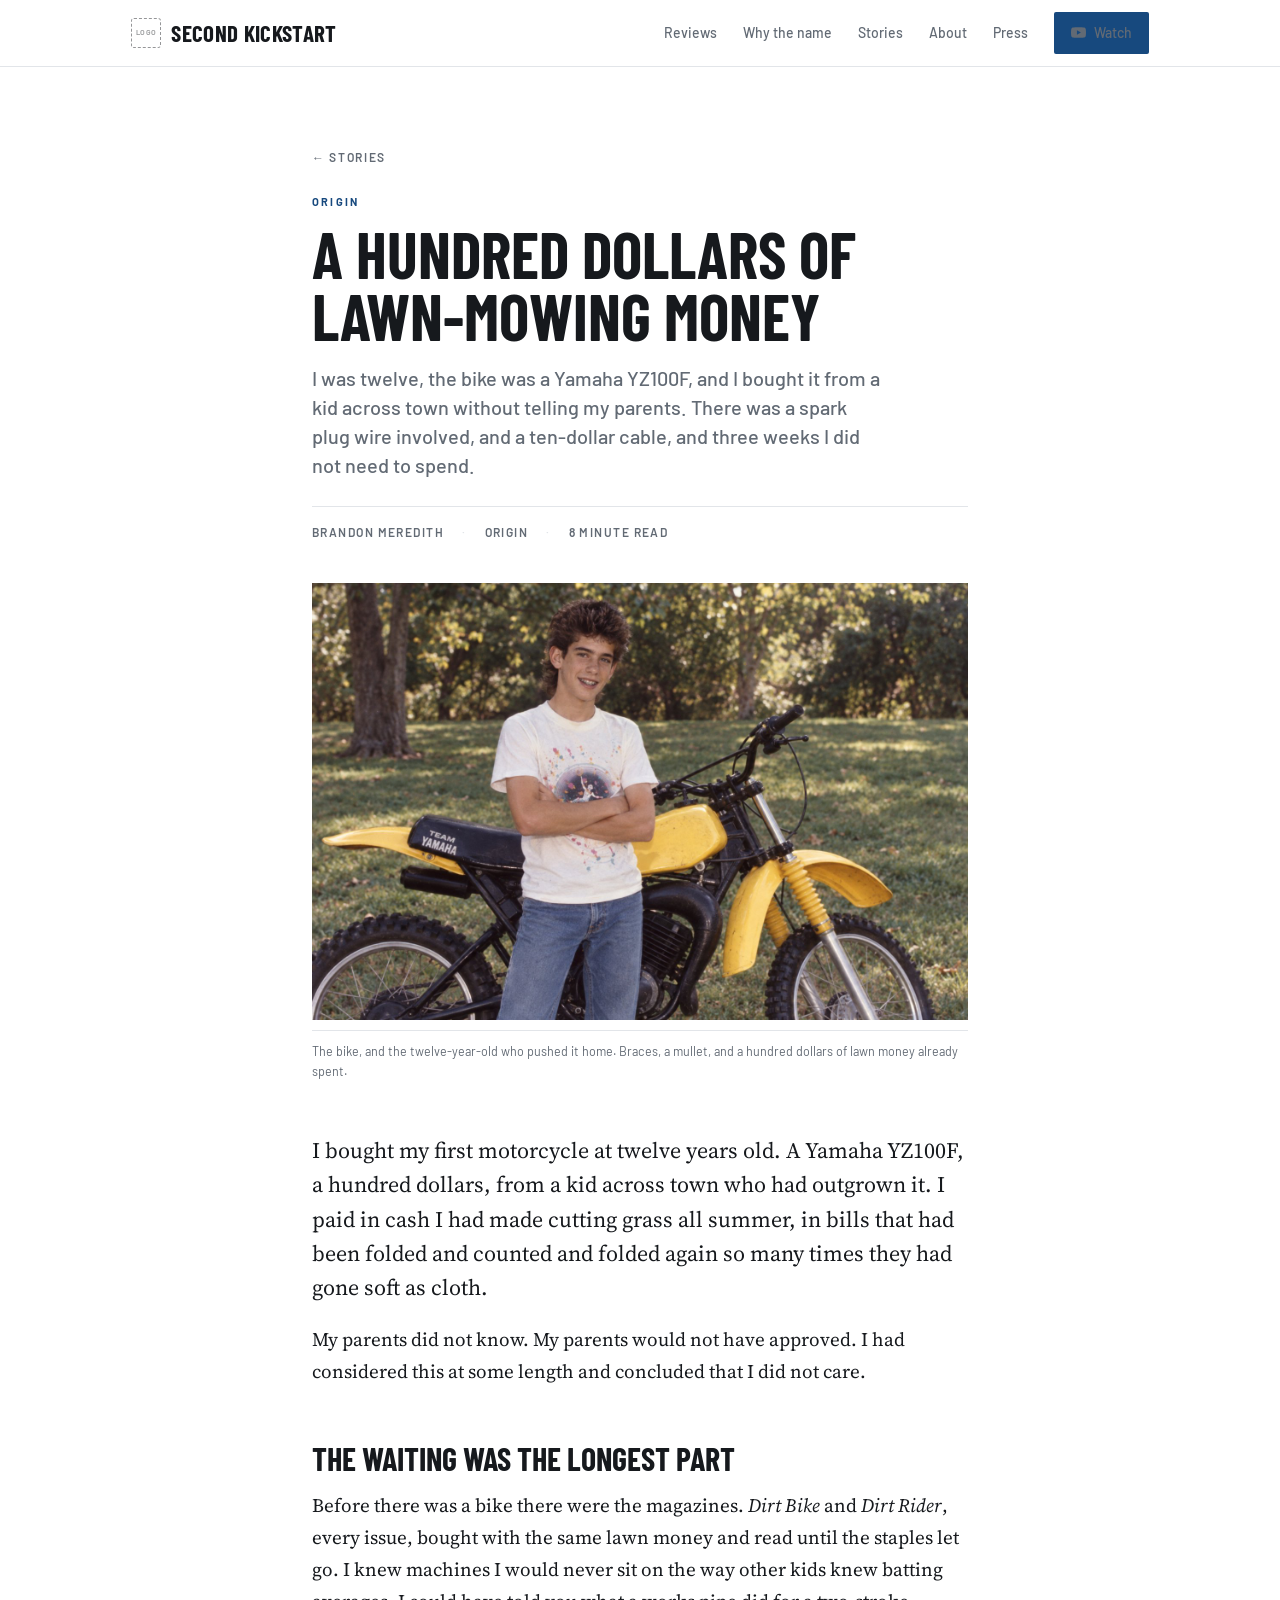
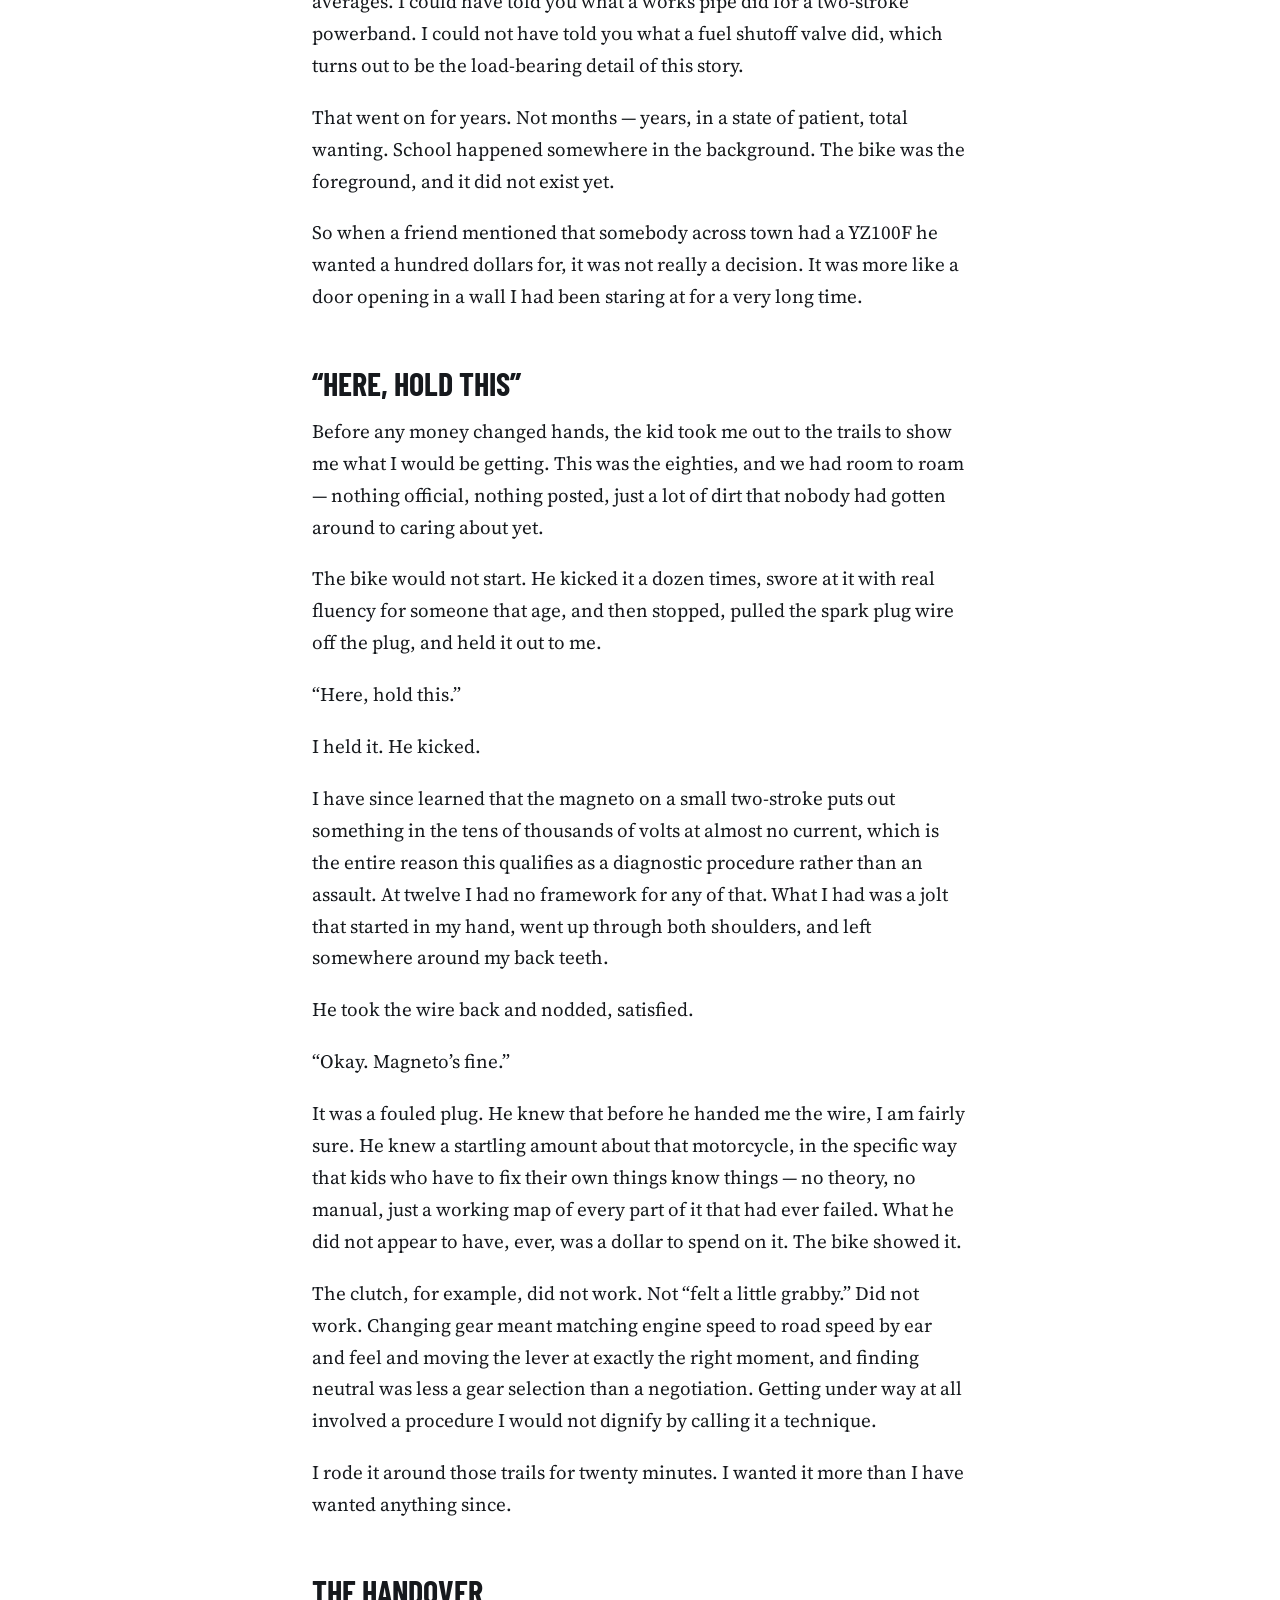
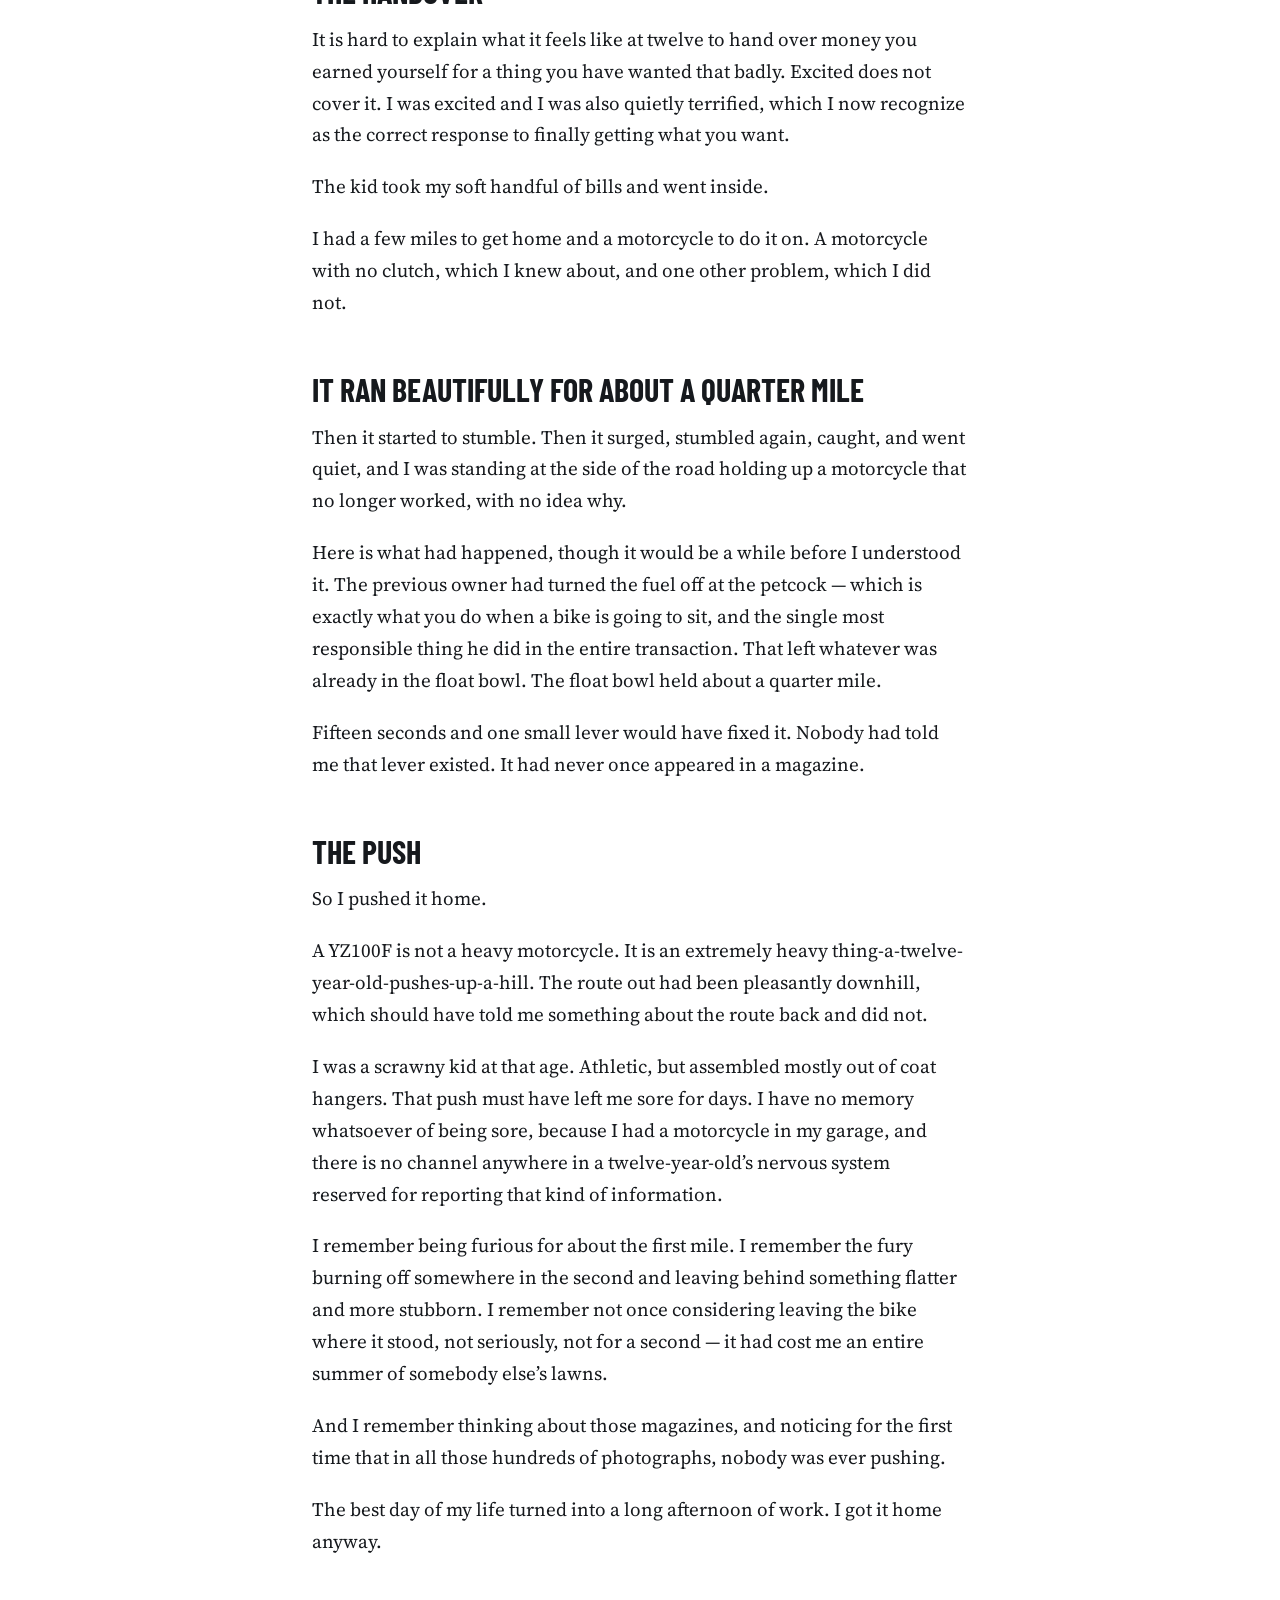
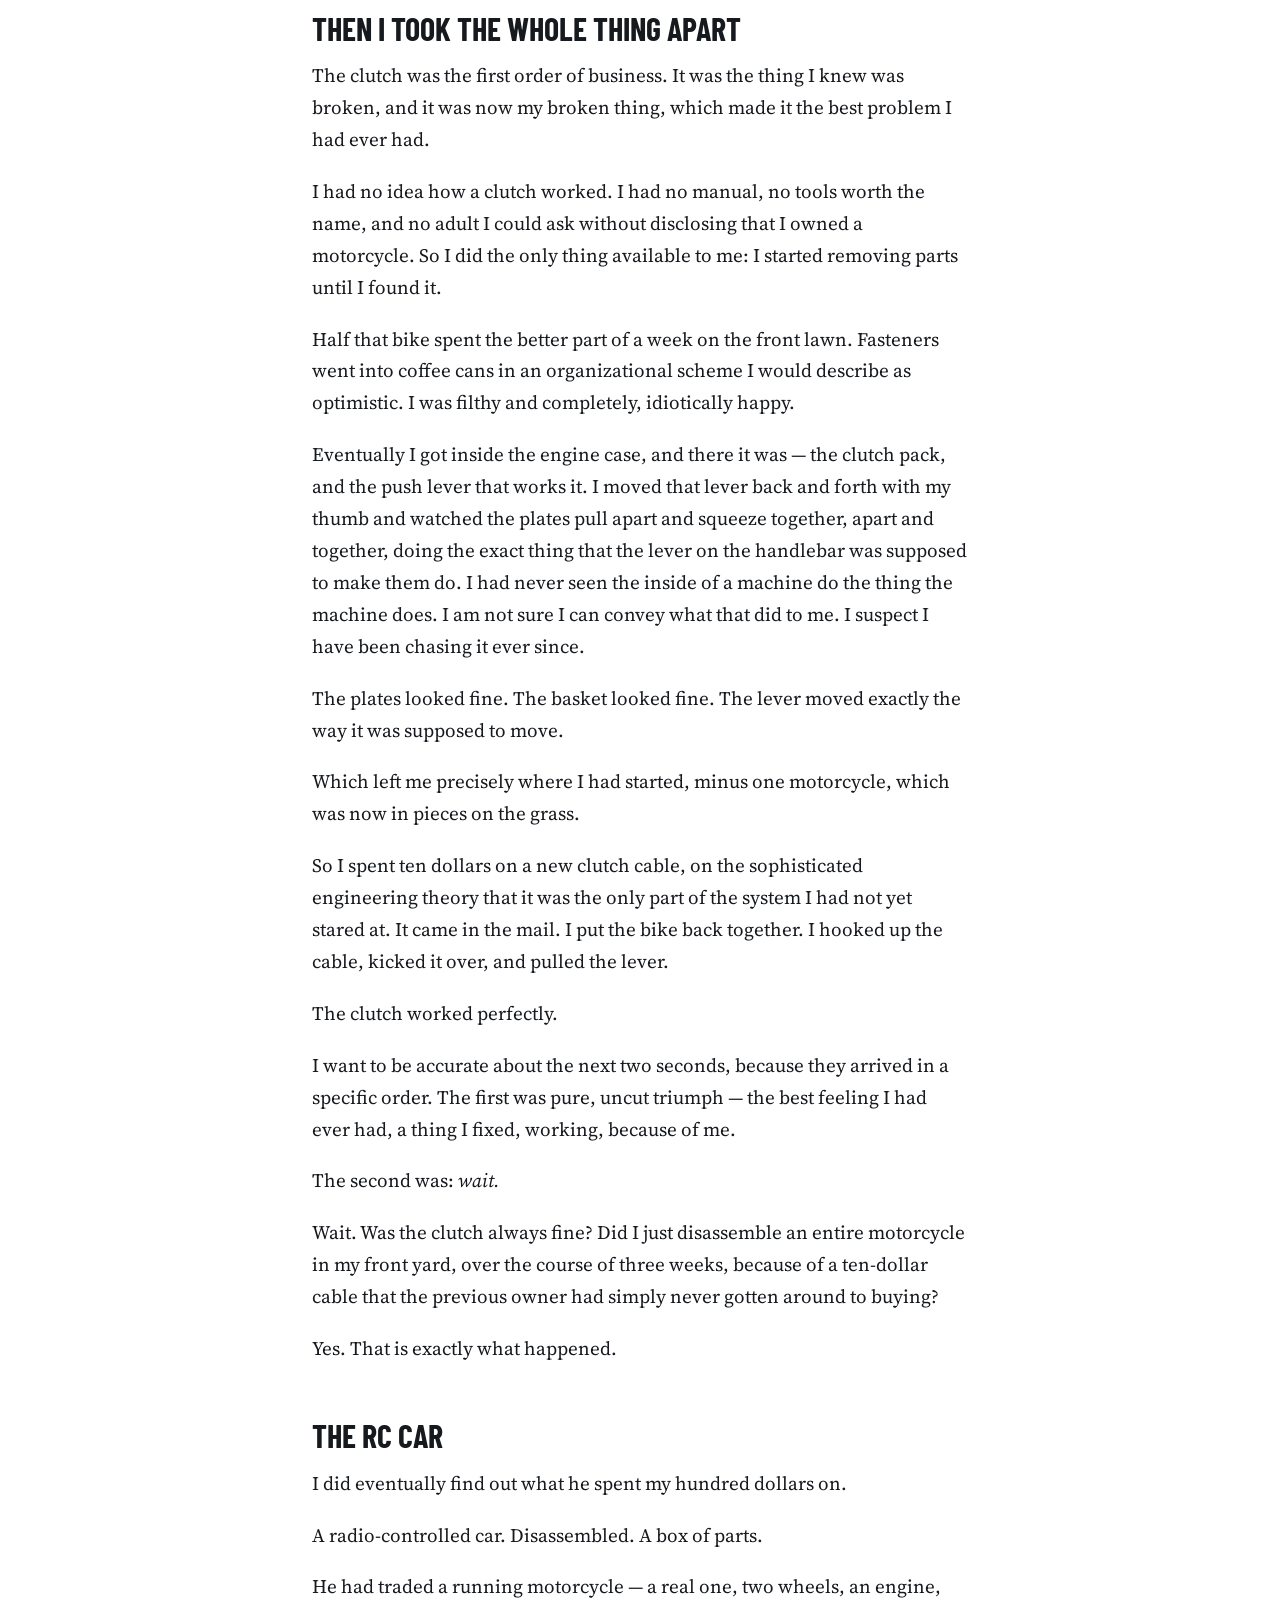
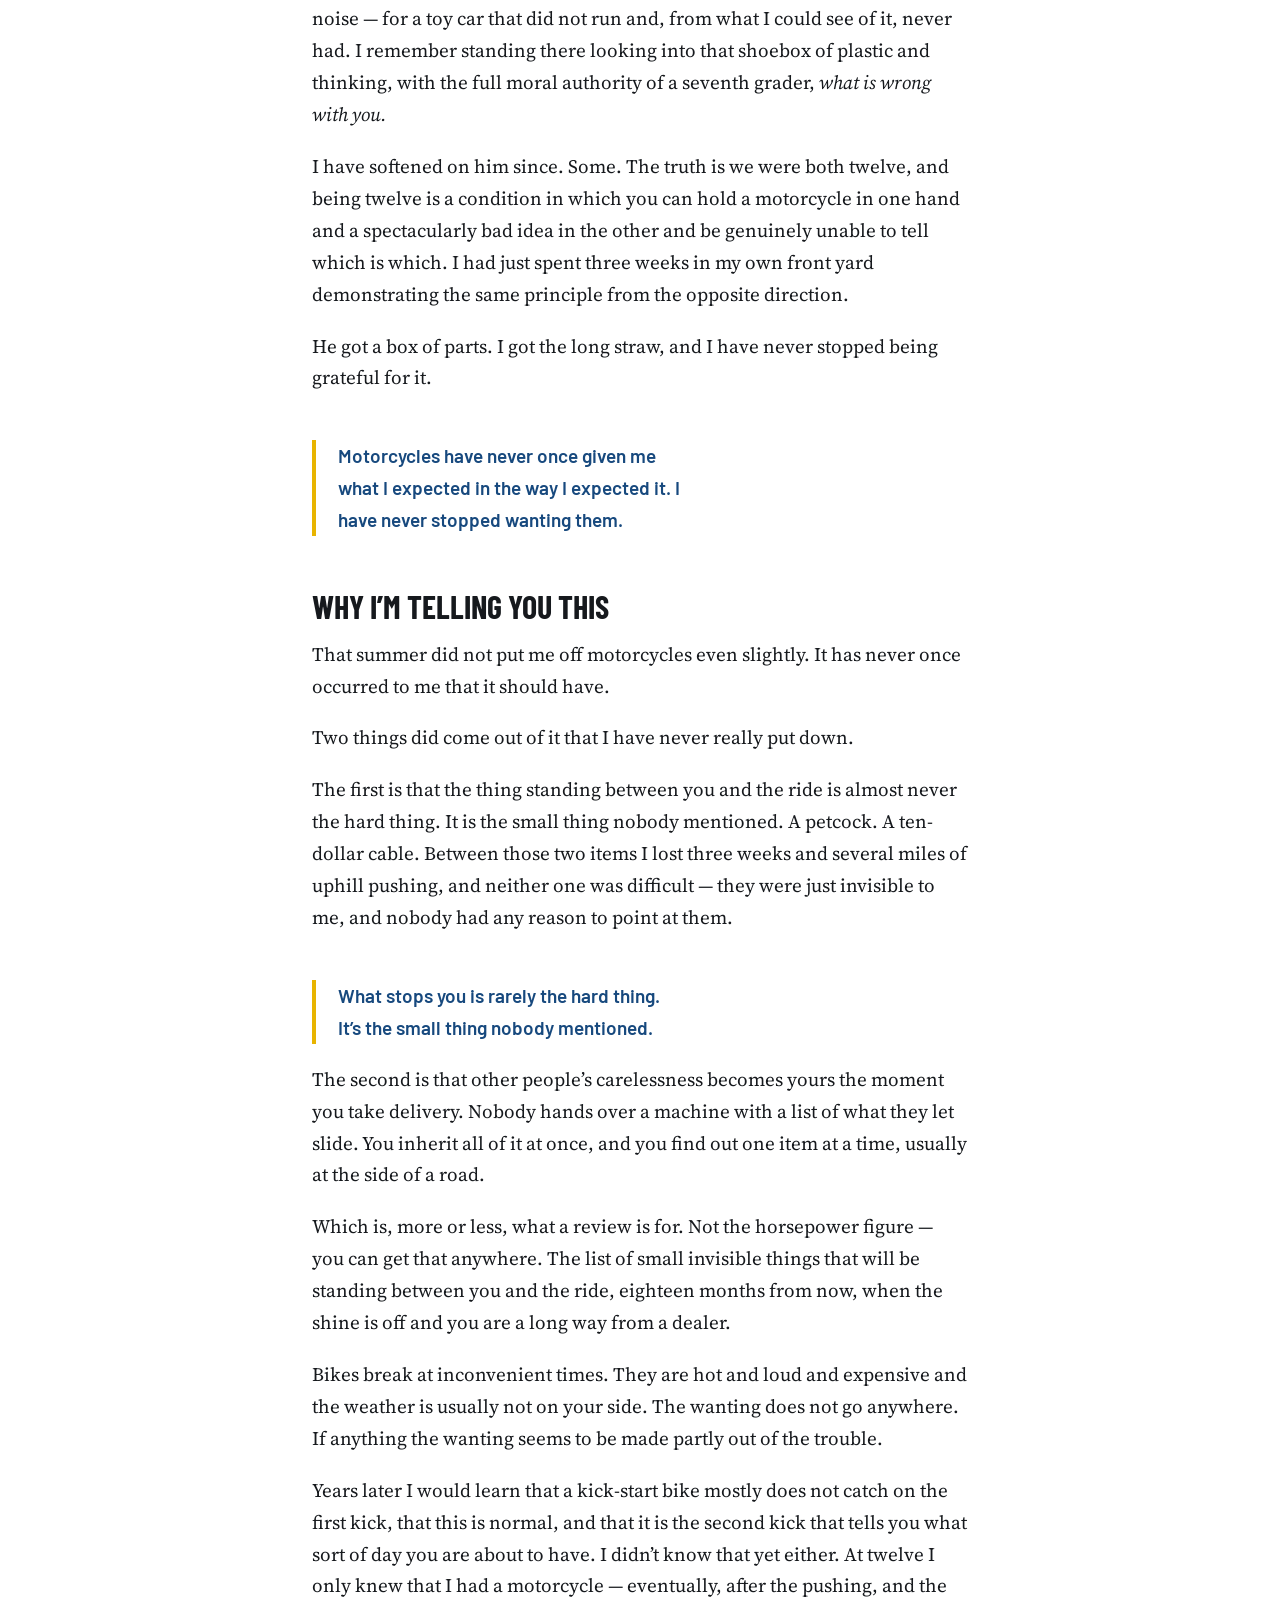
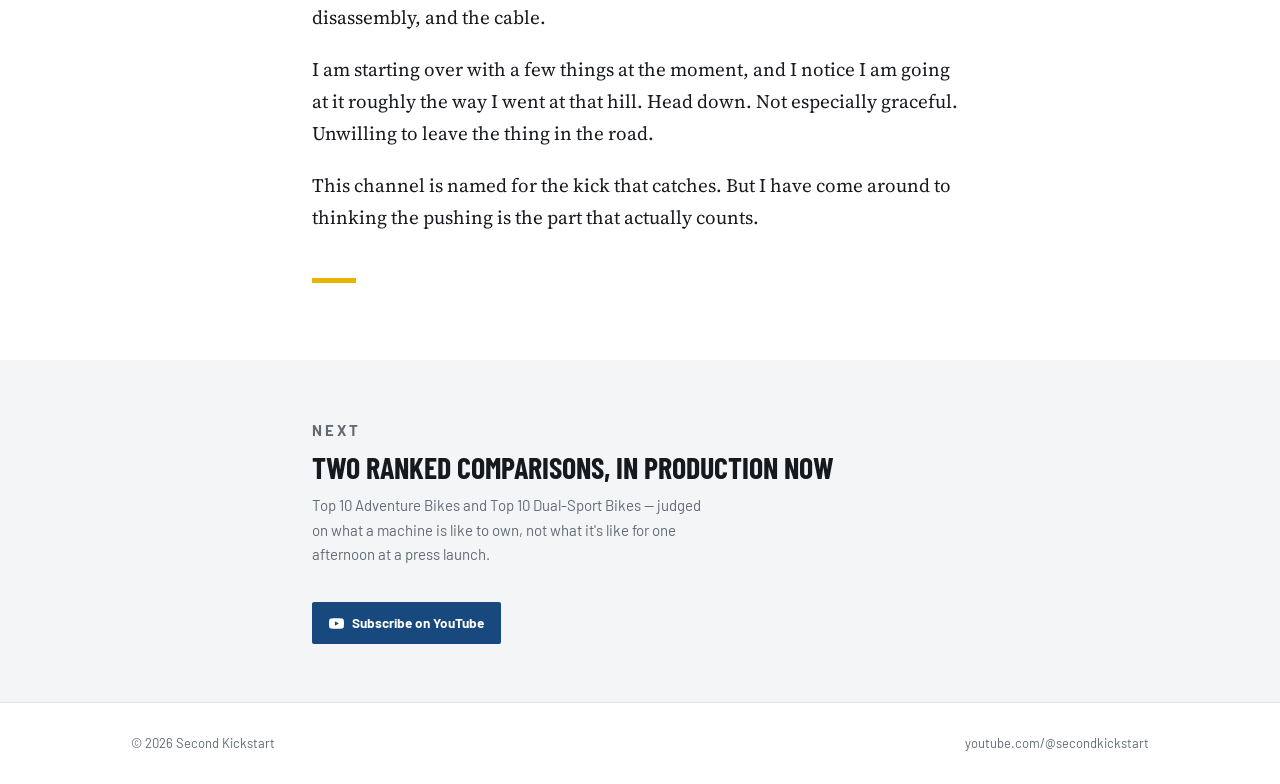
==== stories/first-bike.html @ 367ce19b "First main push" ====
<!DOCTYPE html>
<html lang="en">
<head>
<meta charset="utf-8">
<meta name="viewport" content="width=device-width, initial-scale=1, viewport-fit=cover">
<title>A Hundred Dollars of Lawn-Mowing Money — Second Kickstart</title>
<meta name="description" content="I was twelve, the bike was a Yamaha YZ100F, and I bought it without telling my parents. What should have been the best ride of my life turned into a long push uphill &mdash; and then three weeks of taking the thing apart.">
<link rel="canonical" href="https://secondkickstart.com/stories/first-bike.html">

<meta property="og:type" content="article">
<meta property="og:site_name" content="Second Kickstart">
<meta property="og:title" content="A Hundred Dollars of Lawn-Mowing Money">
<meta property="og:description" content="I was twelve, the bike was a Yamaha YZ100F, and I bought it without telling my parents.">
<meta property="og:url" content="https://secondkickstart.com/stories/first-bike.html">
<meta name="twitter:card" content="summary_large_image">
<meta property="og:image" content="https://secondkickstart.com/img/brandon-yz100f.jpg">

<link rel="preconnect" href="https://fonts.googleapis.com">
<link rel="preconnect" href="https://fonts.gstatic.com" crossorigin>
<link rel="stylesheet" href="https://fonts.googleapis.com/css2?family=Barlow+Condensed:wght@500;600;700&family=Barlow:wght@400;500;600;700&family=Source+Serif+4:opsz,wght@8..60,400;8..60,600&display=swap">
<link rel="stylesheet" href="../css/site.css">

<style>
  .artwrap{max-width:720px; margin:0 auto; padding-inline:clamp(20px,5vw,32px)}

  .arthead{padding-block:clamp(44px,6vw,76px) clamp(28px,3.5vw,40px)}
  .crumb{
    font-family:var(--ui); font-size:12px; font-weight:600; letter-spacing:.14em;
    text-transform:uppercase; color:var(--muted); text-decoration:none;
    display:inline-block; margin-bottom:26px;
  }
  .crumb:hover{color:var(--ink)}
  .arthead h1{
    font-family:var(--disp); font-weight:700; text-transform:uppercase;
    font-size:clamp(34px,6vw,64px); line-height:.96; margin-bottom:18px;
  }
  .standfirst{
    font-family:var(--ui); font-size:clamp(17px,2vw,20px); font-weight:500;
    line-height:1.45; color:var(--muted); max-width:52ch;
  }
  .byline{
    font-family:var(--ui); font-size:12px; font-weight:600; letter-spacing:.12em;
    text-transform:uppercase; color:var(--muted);
    margin-top:26px; padding-top:16px; border-top:1px solid var(--rule);
    display:flex; gap:8px 18px; flex-wrap:wrap;
  }
  .byline .dot{color:var(--rule)}

  .artfig{margin:0 0 clamp(34px,4.5vw,52px)}
  .artfig img{width:100%; aspect-ratio:3/2; object-fit:cover}
  .artfig figcaption{
    font-family:var(--ui); font-size:12.5px; color:var(--muted);
    padding-top:10px; border-top:1px solid var(--rule); margin-top:10px;
  }

  .body{padding-bottom:clamp(50px,6vw,80px)}
  .body p{font-size:clamp(17px,1.8vw,19px); line-height:1.68; margin-bottom:20px}
  .body p.lede{font-size:clamp(19px,2.1vw,22px); line-height:1.55}
  .body h2{
    font-family:var(--disp); font-weight:700; text-transform:uppercase;
    font-size:clamp(23px,2.8vw,32px); line-height:1.02;
    margin:clamp(38px,4.5vw,54px) 0 16px;
  }
  .body em{font-style:italic}
  .pullquote{
    font-family:var(--ui); font-weight:600; font-size:clamp(19px,2.4vw,25px);
    line-height:1.35; color:var(--accent); border-left:4px solid var(--hivis);
    padding-left:22px; margin:clamp(34px,4vw,46px) 0; max-width:34ch;
  }
  .endmark{
    display:block; width:44px; height:5px; background:var(--hivis);
    margin-top:clamp(34px,4vw,44px);
  }

  .nextup{background:var(--band); padding-block:clamp(38px,5vw,58px)}
  .nextup .artwrap{max-width:720px}
  .nextup .eyebrow{margin-bottom:10px}
  .nextup h3{
    font-family:var(--disp); font-weight:700; text-transform:uppercase;
    font-size:clamp(22px,2.6vw,30px); line-height:1.05; margin-bottom:10px;
  }
  .nextup p{font-family:var(--ui); font-size:15px; color:var(--muted); max-width:50ch}
  .nextup .ytbtn{margin-top:20px}
</style>
</head>
<body>

<header class="topbar">
  <div class="inner">
    <a class="wordmark" href="../index.html"><span class="logoslot">LOGO</span>Second Kickstart</a>
    <nav class="nav">
      <a href="../index.html#prod">Reviews</a>
      <a href="../index.html#why">Why the name</a>
      <a href="../index.html#stories">Stories</a>
      <a href="../index.html#about">About</a>
      <a href="../index.html#press">Press</a>
      <a class="ytbtn" href="https://www.youtube.com/@secondkickstart" rel="noopener"><svg viewBox="0 0 24 24" aria-hidden="true"><path d="M23.5 6.2a3 3 0 0 0-2.1-2.1C19.5 3.6 12 3.6 12 3.6s-7.5 0-9.4.5A3 3 0 0 0 .5 6.2C0 8.1 0 12 0 12s0 3.9.5 5.8a3 3 0 0 0 2.1 2.1c1.9.5 9.4.5 9.4.5s7.5 0 9.4-.5a3 3 0 0 0 2.1-2.1c.5-1.9.5-5.8.5-5.8s0-3.9-.5-5.8zM9.5 15.6V8.4l6.3 3.6-6.3 3.6z"/></svg>Watch</a>
    </nav>
  </div>
</header>

<article>

  <div class="artwrap arthead">
    <a class="crumb" href="../index.html#stories">&larr; Stories</a>
    <p class="eyebrow">Origin</p>
    <h1>A hundred dollars of lawn-mowing money</h1>
    <p class="standfirst">I was twelve, the bike was a Yamaha YZ100F, and I bought it from a kid across town without telling my parents. There was a spark plug wire involved, and a ten-dollar cable, and three weeks I did not need to spend.</p>
    <p class="byline">
      <span>Brandon Meredith</span>
      <span class="dot">&middot;</span>
      <span>Origin</span>
      <span class="dot">&middot;</span>
      <span>8 minute read</span>
    </p>
  </div>

  <div class="artwrap">
    <figure class="artfig">
      <img src="../img/brandon-yz100f.jpg" alt="Brandon at twelve, arms folded, standing beside a yellow and black Yamaha YZ100F on a lawn.">
      <figcaption>The bike, and the twelve-year-old who pushed it home. Braces, a mullet, and a hundred dollars of lawn money already spent.</figcaption>
    </figure>
  </div>

  <div class="artwrap body">

    <p class="lede">I bought my first motorcycle at twelve years old. A Yamaha YZ100F, a hundred dollars, from a kid across town who had outgrown it. I paid in cash I had made cutting grass all summer, in bills that had been folded and counted and folded again so many times they had gone soft as cloth.</p>

    <p>My parents did not know. My parents would not have approved. I had considered this at some length and concluded that I did not care.</p>

    <h2>The waiting was the longest part</h2>

    <p>Before there was a bike there were the magazines. <em>Dirt Bike</em> and <em>Dirt Rider</em>, every issue, bought with the same lawn money and read until the staples let go. I knew machines I would never sit on the way other kids knew batting averages. I could have told you what a works pipe did for a two-stroke powerband. I could not have told you what a fuel shutoff valve did, which turns out to be the load-bearing detail of this story.</p>

    <p>That went on for years. Not months &mdash; years, in a state of patient, total wanting. School happened somewhere in the background. The bike was the foreground, and it did not exist yet.</p>

    <p>So when a friend mentioned that somebody across town had a YZ100F he wanted a hundred dollars for, it was not really a decision. It was more like a door opening in a wall I had been staring at for a very long time.</p>

    <h2>&ldquo;Here, hold this&rdquo;</h2>

    <p>Before any money changed hands, the kid took me out to the trails to show me what I would be getting. This was the eighties, and we had room to roam &mdash; nothing official, nothing posted, just a lot of dirt that nobody had gotten around to caring about yet.</p>

    <p>The bike would not start. He kicked it a dozen times, swore at it with real fluency for someone that age, and then stopped, pulled the spark plug wire off the plug, and held it out to me.</p>

    <p>&ldquo;Here, hold this.&rdquo;</p>

    <p>I held it. He kicked.</p>

    <p>I have since learned that the magneto on a small two-stroke puts out something in the tens of thousands of volts at almost no current, which is the entire reason this qualifies as a diagnostic procedure rather than an assault. At twelve I had no framework for any of that. What I had was a jolt that started in my hand, went up through both shoulders, and left somewhere around my back teeth.</p>

    <p>He took the wire back and nodded, satisfied.</p>

    <p>&ldquo;Okay. Magneto&rsquo;s fine.&rdquo;</p>

    <p>It was a fouled plug. He knew that before he handed me the wire, I am fairly sure. He knew a startling amount about that motorcycle, in the specific way that kids who have to fix their own things know things &mdash; no theory, no manual, just a working map of every part of it that had ever failed. What he did not appear to have, ever, was a dollar to spend on it. The bike showed it.</p>

    <p>The clutch, for example, did not work. Not &ldquo;felt a little grabby.&rdquo; Did not work. Changing gear meant matching engine speed to road speed by ear and feel and moving the lever at exactly the right moment, and finding neutral was less a gear selection than a negotiation. Getting under way at all involved a procedure I would not dignify by calling it a technique.</p>

    <p>I rode it around those trails for twenty minutes. I wanted it more than I have wanted anything since.</p>

    <h2>The handover</h2>

    <p>It is hard to explain what it feels like at twelve to hand over money you earned yourself for a thing you have wanted that badly. Excited does not cover it. I was excited and I was also quietly terrified, which I now recognize as the correct response to finally getting what you want.</p>

    <p>The kid took my soft handful of bills and went inside.</p>

    <p>I had a few miles to get home and a motorcycle to do it on. A motorcycle with no clutch, which I knew about, and one other problem, which I did not.</p>

    <h2>It ran beautifully for about a quarter mile</h2>

    <p>Then it started to stumble. Then it surged, stumbled again, caught, and went quiet, and I was standing at the side of the road holding up a motorcycle that no longer worked, with no idea why.</p>

    <p>Here is what had happened, though it would be a while before I understood it. The previous owner had turned the fuel off at the petcock &mdash; which is exactly what you do when a bike is going to sit, and the single most responsible thing he did in the entire transaction. That left whatever was already in the float bowl. The float bowl held about a quarter mile.</p>

    <p>Fifteen seconds and one small lever would have fixed it. Nobody had told me that lever existed. It had never once appeared in a magazine.</p>

    <h2>The push</h2>

    <p>So I pushed it home.</p>

    <p>A YZ100F is not a heavy motorcycle. It is an extremely heavy thing-a-twelve-year-old-pushes-up-a-hill. The route out had been pleasantly downhill, which should have told me something about the route back and did not.</p>

    <p>I was a scrawny kid at that age. Athletic, but assembled mostly out of coat hangers. That push must have left me sore for days. I have no memory whatsoever of being sore, because I had a motorcycle in my garage, and there is no channel anywhere in a twelve-year-old&rsquo;s nervous system reserved for reporting that kind of information.</p>

    <p>I remember being furious for about the first mile. I remember the fury burning off somewhere in the second and leaving behind something flatter and more stubborn. I remember not once considering leaving the bike where it stood, not seriously, not for a second &mdash; it had cost me an entire summer of somebody else&rsquo;s lawns.</p>

    <p>And I remember thinking about those magazines, and noticing for the first time that in all those hundreds of photographs, nobody was ever pushing.</p>

    <p>The best day of my life turned into a long afternoon of work. I got it home anyway.</p>

    <h2>Then I took the whole thing apart</h2>

    <p>The clutch was the first order of business. It was the thing I knew was broken, and it was now my broken thing, which made it the best problem I had ever had.</p>

    <p>I had no idea how a clutch worked. I had no manual, no tools worth the name, and no adult I could ask without disclosing that I owned a motorcycle. So I did the only thing available to me: I started removing parts until I found it.</p>

    <p>Half that bike spent the better part of a week on the front lawn. Fasteners went into coffee cans in an organizational scheme I would describe as optimistic. I was filthy and completely, idiotically happy.</p>

    <p>Eventually I got inside the engine case, and there it was &mdash; the clutch pack, and the push lever that works it. I moved that lever back and forth with my thumb and watched the plates pull apart and squeeze together, apart and together, doing the exact thing that the lever on the handlebar was supposed to make them do. I had never seen the inside of a machine do the thing the machine does. I am not sure I can convey what that did to me. I suspect I have been chasing it ever since.</p>

    <p>The plates looked fine. The basket looked fine. The lever moved exactly the way it was supposed to move.</p>

    <p>Which left me precisely where I had started, minus one motorcycle, which was now in pieces on the grass.</p>

    <p>So I spent ten dollars on a new clutch cable, on the sophisticated engineering theory that it was the only part of the system I had not yet stared at. It came in the mail. I put the bike back together. I hooked up the cable, kicked it over, and pulled the lever.</p>

    <p>The clutch worked perfectly.</p>

    <p>I want to be accurate about the next two seconds, because they arrived in a specific order. The first was pure, uncut triumph &mdash; the best feeling I had ever had, a thing I fixed, working, because of me.</p>

    <p>The second was: <em>wait.</em></p>

    <p>Wait. Was the clutch always fine? Did I just disassemble an entire motorcycle in my front yard, over the course of three weeks, because of a ten-dollar cable that the previous owner had simply never gotten around to buying?</p>

    <p>Yes. That is exactly what happened.</p>

    <h2>The RC car</h2>

    <p>I did eventually find out what he spent my hundred dollars on.</p>

    <p>A radio-controlled car. Disassembled. A box of parts.</p>

    <p>He had traded a running motorcycle &mdash; a real one, two wheels, an engine, noise &mdash; for a toy car that did not run and, from what I could see of it, never had. I remember standing there looking into that shoebox of plastic and thinking, with the full moral authority of a seventh grader, <em>what is wrong with you.</em></p>

    <p>I have softened on him since. Some. The truth is we were both twelve, and being twelve is a condition in which you can hold a motorcycle in one hand and a spectacularly bad idea in the other and be genuinely unable to tell which is which. I had just spent three weeks in my own front yard demonstrating the same principle from the opposite direction.</p>

    <p>He got a box of parts. I got the long straw, and I have never stopped being grateful for it.</p>

    <p class="pullquote">Motorcycles have never once given me what I expected in the way I expected it. I have never stopped wanting them.</p>

    <h2>Why I&rsquo;m telling you this</h2>

    <p>That summer did not put me off motorcycles even slightly. It has never once occurred to me that it should have.</p>

    <p>Two things did come out of it that I have never really put down.</p>

    <p>The first is that the thing standing between you and the ride is almost never the hard thing. It is the small thing nobody mentioned. A petcock. A ten-dollar cable. Between those two items I lost three weeks and several miles of uphill pushing, and neither one was difficult &mdash; they were just invisible to me, and nobody had any reason to point at them.</p>

    <p class="pullquote">What stops you is rarely the hard thing. It&rsquo;s the small thing nobody mentioned.</p>

    <p>The second is that other people&rsquo;s carelessness becomes yours the moment you take delivery. Nobody hands over a machine with a list of what they let slide. You inherit all of it at once, and you find out one item at a time, usually at the side of a road.</p>

    <p>Which is, more or less, what a review is for. Not the horsepower figure &mdash; you can get that anywhere. The list of small invisible things that will be standing between you and the ride, eighteen months from now, when the shine is off and you are a long way from a dealer.</p>

    <p>Bikes break at inconvenient times. They are hot and loud and expensive and the weather is usually not on your side. The wanting does not go anywhere. If anything the wanting seems to be made partly out of the trouble.</p>

    <p>Years later I would learn that a kick-start bike mostly does not catch on the first kick, that this is normal, and that it is the second kick that tells you what sort of day you are about to have. I didn&rsquo;t know that yet either. At twelve I only knew that I had a motorcycle &mdash; eventually, after the pushing, and the disassembly, and the cable.</p>

    <p>I am starting over with a few things at the moment, and I notice I am going at it roughly the way I went at that hill. Head down. Not especially graceful. Unwilling to leave the thing in the road.</p>

    <p>This channel is named for the kick that catches. But I have come around to thinking the pushing is the part that actually counts.</p>

    <span class="endmark" aria-hidden="true"></span>
  </div>

</article>

<section class="nextup">
  <div class="artwrap">
    <p class="eyebrow">Next</p>
    <h3>Two ranked comparisons, in production now</h3>
    <p>Top 10 Adventure Bikes and Top 10 Dual-Sport Bikes &mdash; judged on what a machine is like to own, not what it's like for one afternoon at a press launch.</p>
    <a class="ytbtn" href="https://www.youtube.com/@secondkickstart" rel="noopener"><svg viewBox="0 0 24 24" aria-hidden="true"><path d="M23.5 6.2a3 3 0 0 0-2.1-2.1C19.5 3.6 12 3.6 12 3.6s-7.5 0-9.4.5A3 3 0 0 0 .5 6.2C0 8.1 0 12 0 12s0 3.9.5 5.8a3 3 0 0 0 2.1 2.1c1.9.5 9.4.5 9.4.5s7.5 0 9.4-.5a3 3 0 0 0 2.1-2.1c.5-1.9.5-5.8.5-5.8s0-3.9-.5-5.8zM9.5 15.6V8.4l6.3 3.6-6.3 3.6z"/></svg>Subscribe on YouTube</a>
  </div>
</section>

<footer class="foot">
  <div class="inner">
    <span>&copy; <span id="yr">2026</span> Second Kickstart</span>
    <span><a href="https://www.youtube.com/@secondkickstart" rel="noopener">youtube.com/@secondkickstart</a></span>
  </div>
</footer>

<script>document.getElementById('yr').textContent=new Date().getFullYear();</script>
</body>
</html>
---- css/site.css ----
/* ==========================================================================
   Second Kickstart — shared base
   Tokens, reset, typography, top bar, footer, photo placeholders.
   Page-specific layout lives inline in each page.
   ========================================================================== */

:root{
  color-scheme: light;
  --white:#FFFFFF;
  --band:#F4F5F7;
  --ink:#16191D;
  --muted:#626A74;
  --rule:#E2E5E9;
  --accent:#17497E;
  --accent-deep:#123A66;
  --hivis:#E8B400;
  --night:#14181C;

  --disp:'Barlow Condensed','Arial Narrow',Arial,sans-serif;
  --ui:'Barlow','Helvetica Neue',Arial,sans-serif;
  --serif:'Source Serif 4',Georgia,'Times New Roman',serif;
}

*{box-sizing:border-box}
html,body{margin:0}
body{
  background:var(--white); color:var(--ink);
  font-family:var(--serif); font-size:17px; line-height:1.62;
  -webkit-font-smoothing:antialiased;
}
h1,h2,h3,h4{margin:0; text-wrap:balance}
p{margin:0 0 16px}
p:last-child{margin-bottom:0}
a{color:inherit}
:focus-visible{outline:2px solid var(--hivis); outline-offset:3px}
img{max-width:100%; display:block}

.inner{max-width:1120px; margin:0 auto; padding-inline:clamp(20px,4vw,52px)}
.eyebrow{
  font-family:var(--ui); font-size:11px; font-weight:700; letter-spacing:.2em;
  text-transform:uppercase; color:var(--accent); margin-bottom:12px;
}

/* ---------- top bar ---------- */
.topbar{
  position:sticky; top:env(safe-area-inset-top,0px); z-index:60;
  background:var(--white); border-bottom:1px solid var(--rule);
}
.topbar .inner{display:flex; align-items:center; gap:12px 28px; min-height:66px; padding-block:10px}
.wordmark{
  font-family:var(--disp); font-weight:700; text-transform:uppercase;
  font-size:23px; line-height:1; letter-spacing:.015em; text-decoration:none;
  display:flex; align-items:center; gap:10px;
}
/* Swap for <img src="/img/logo.svg" alt="" width="30" height="30"> once a logo exists */
.logoslot{
  width:30px; height:30px; flex:none; border:1.5px dashed currentColor;
  opacity:.45; border-radius:3px; display:grid; place-items:center;
  font-family:var(--ui); font-size:7.5px; font-weight:600; letter-spacing:.06em;
}
.nav{display:flex; gap:26px; margin-left:auto; align-items:center}
.nav a{font-family:var(--ui); font-size:14px; font-weight:500; text-decoration:none; color:var(--muted); white-space:nowrap}
.nav a:hover{color:var(--ink)}
.ytbtn{
  font-family:var(--ui); font-size:13.5px; font-weight:700; text-decoration:none;
  background:var(--accent); color:#fff; padding:10px 17px; white-space:nowrap;
  display:inline-flex; align-items:center; gap:8px; border-radius:2px;
}
.ytbtn:hover{background:var(--accent-deep)}
.ytbtn svg{width:15px; height:15px; fill:currentColor; flex:none}
@media (max-width:860px){ .nav a:not(.ytbtn){display:none} }

/* ---------- photo slots ----------
   Replace a .ph div with: <img src="/img/x.jpg" alt="…" class="shot">   */
.ph{
  position:relative; width:100%; overflow:hidden;
  background:
    repeating-linear-gradient(135deg, rgba(0,0,0,.028) 0 2px, transparent 2px 11px),
    linear-gradient(160deg,#DFE3E8 0%,#EEF0F3 45%,#D9DEE4 100%);
  display:grid; place-items:center;
}
.ph::after{
  content:attr(data-label);
  font-family:var(--ui); font-size:10.5px; font-weight:600; letter-spacing:.12em;
  text-transform:uppercase; color:#8A939D; text-align:center; padding:9px 15px;
  border:1.5px dashed #B6BEC7; background:rgba(255,255,255,.55); line-height:1.7; max-width:90%;
}
.ph.fill, .shot.fill{position:absolute; inset:0; width:100%; height:100%; object-fit:cover}
.ph.fill{place-items:start start; padding:20px}
.ph.fill::after{max-width:min(92%,640px); text-align:left}
.shot{object-fit:cover}

/* ---------- section heads ---------- */
.sec{padding-block:clamp(56px,7vw,88px)}
.sechead{
  display:flex; align-items:baseline; justify-content:space-between;
  gap:14px 24px; flex-wrap:wrap; margin-bottom:30px;
  border-top:2px solid var(--ink); padding-top:14px;
}
.sechead h2{font-family:var(--disp); font-weight:700; text-transform:uppercase; font-size:clamp(26px,3.6vw,40px); line-height:1}
.sechead .note{font-family:var(--ui); font-size:13.5px; color:var(--muted)}

/* ---------- footer ---------- */
.foot{padding-block:30px; border-top:1px solid var(--rule); padding-bottom:calc(30px + env(safe-area-inset-bottom,0px))}
.foot .inner{display:flex; justify-content:space-between; gap:12px 28px; flex-wrap:wrap; font-family:var(--ui); font-size:13px; color:var(--muted)}
.foot a{text-decoration:none}
.foot a:hover{color:var(--ink)}

@media (prefers-reduced-motion: reduce){ *{transition:none!important; animation:none!important} }
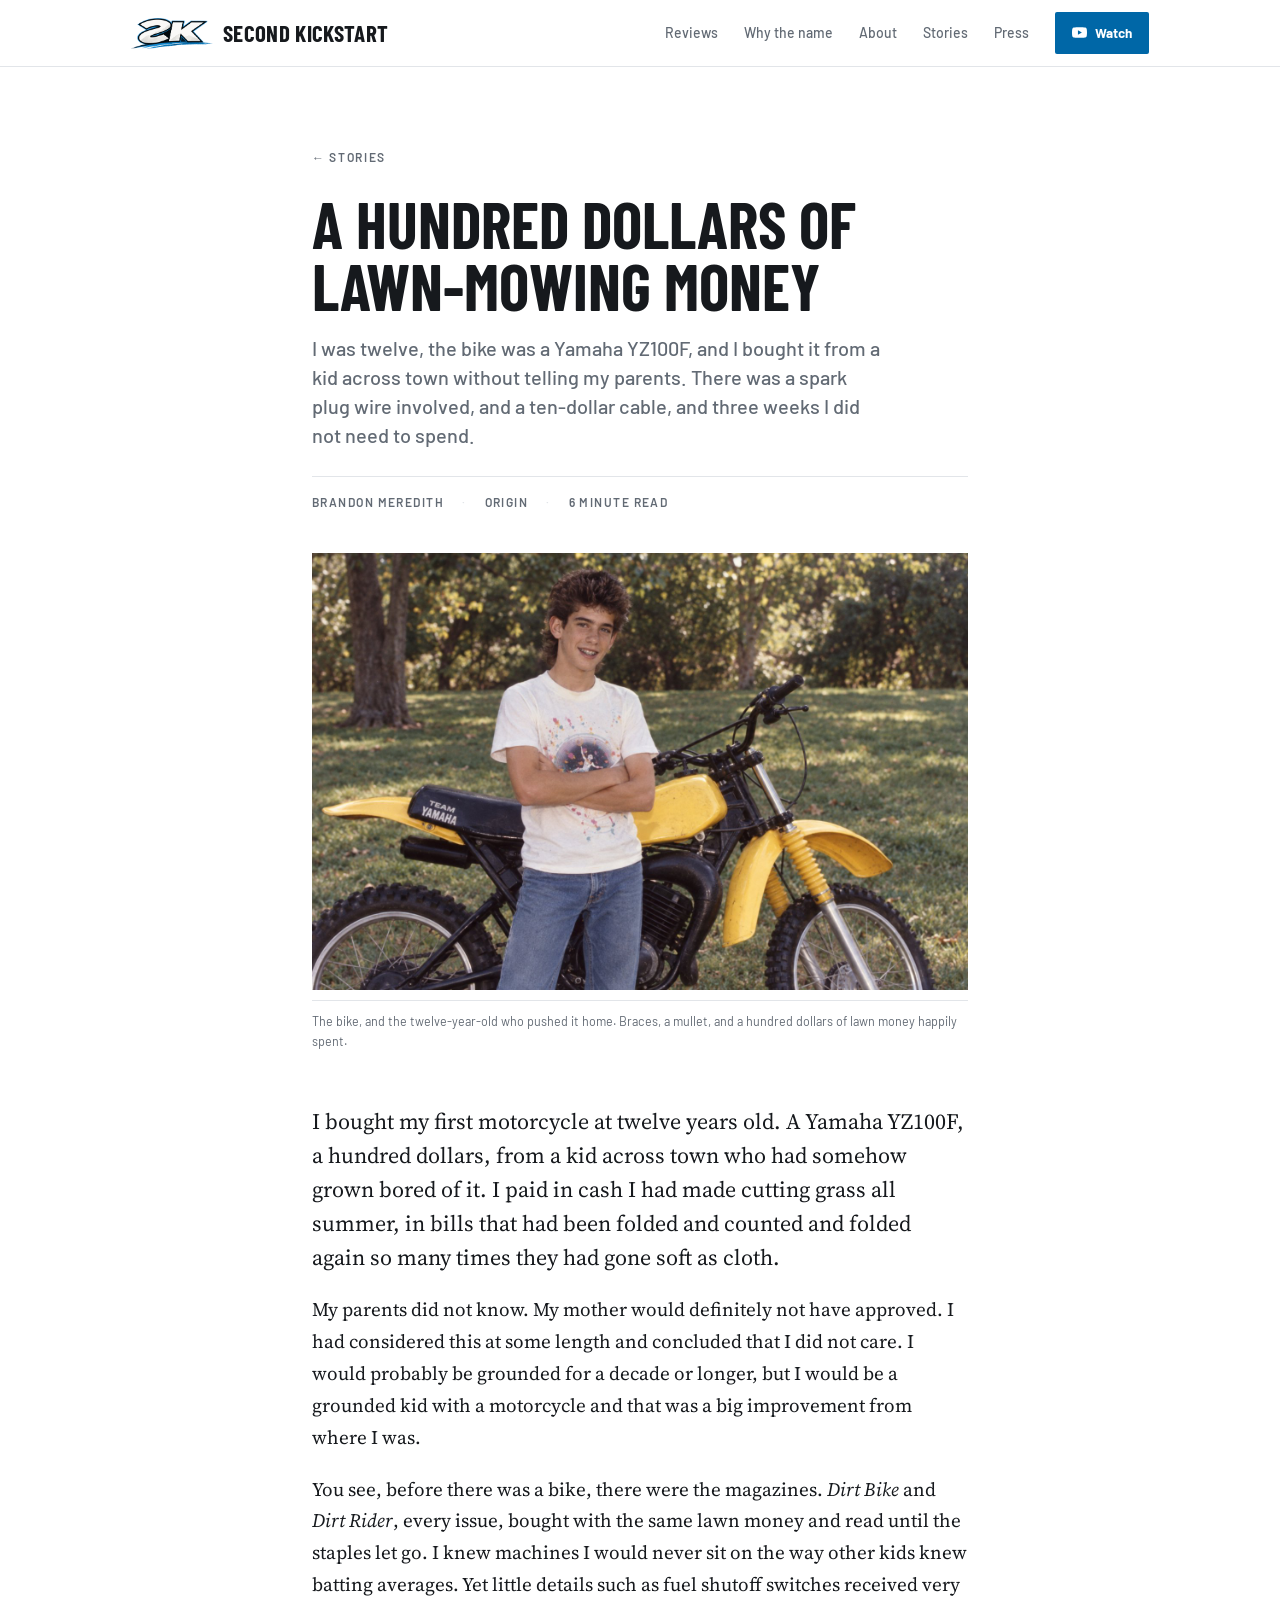
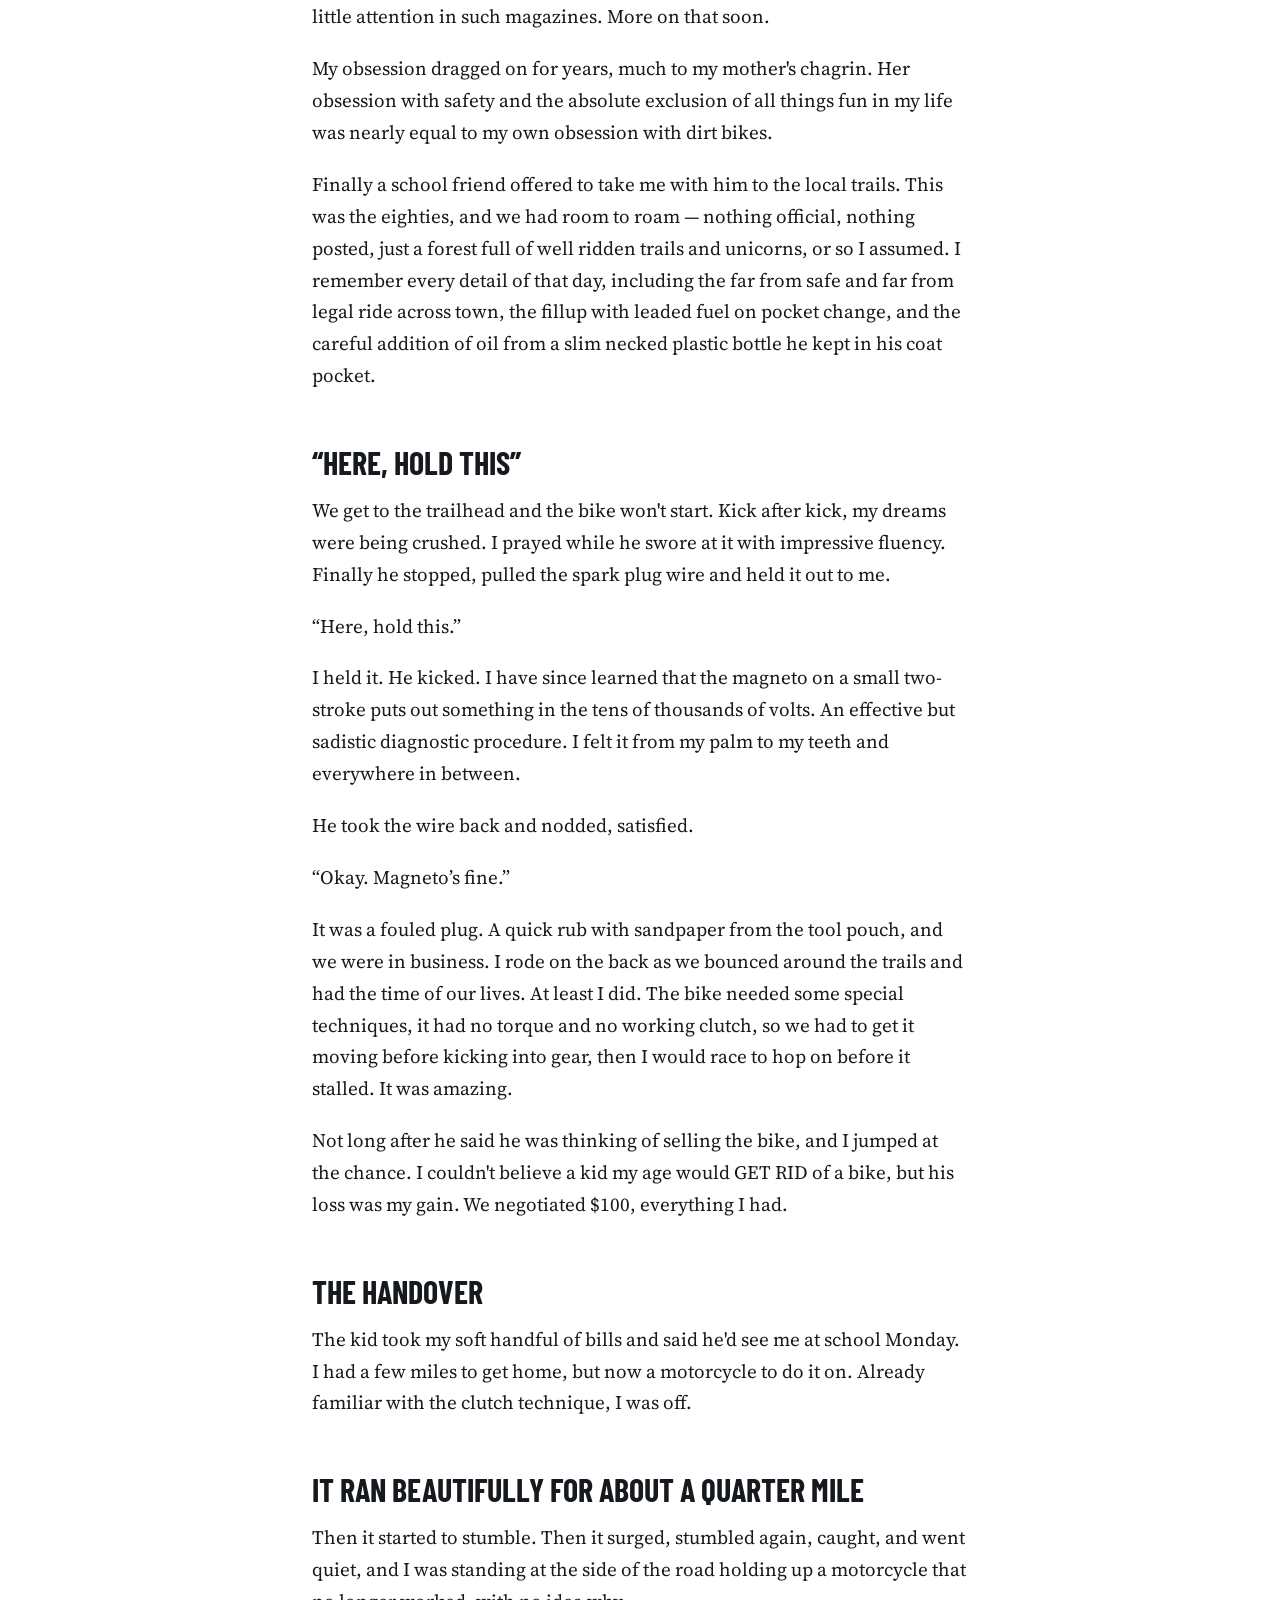
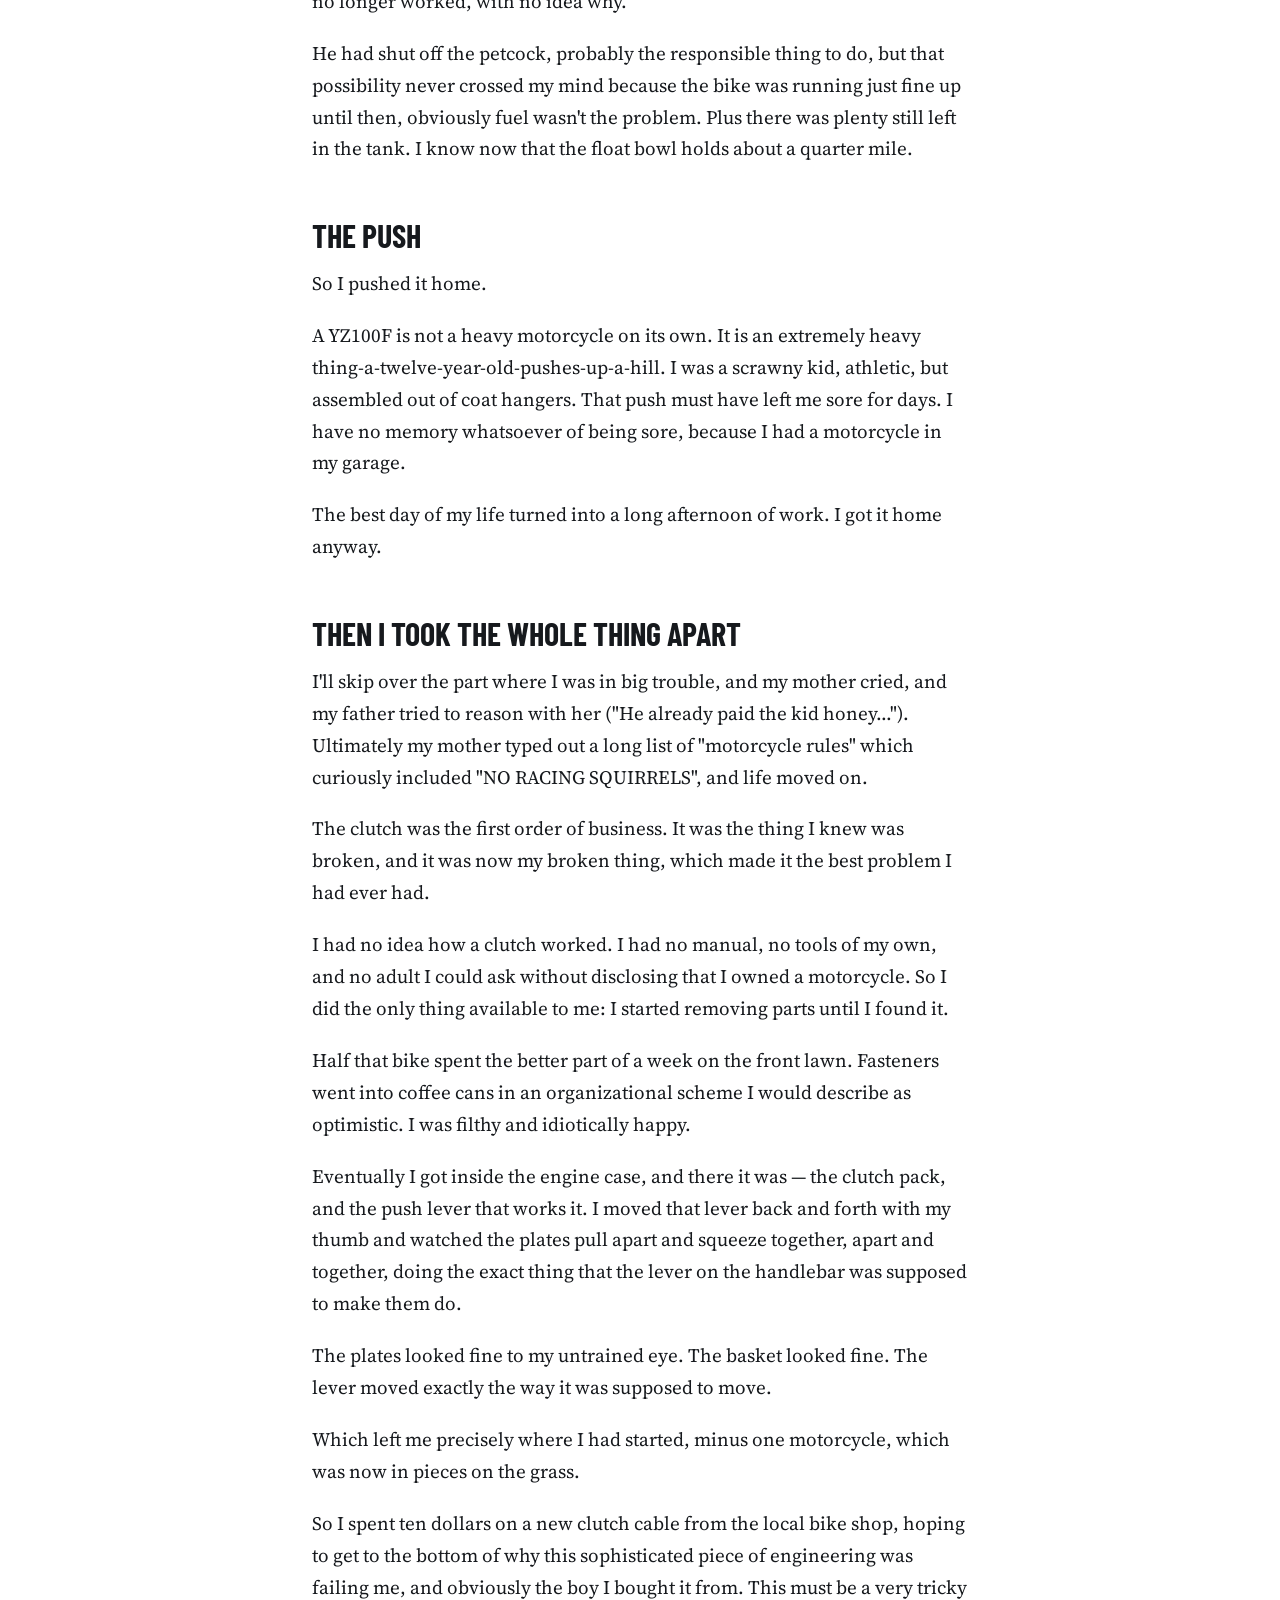
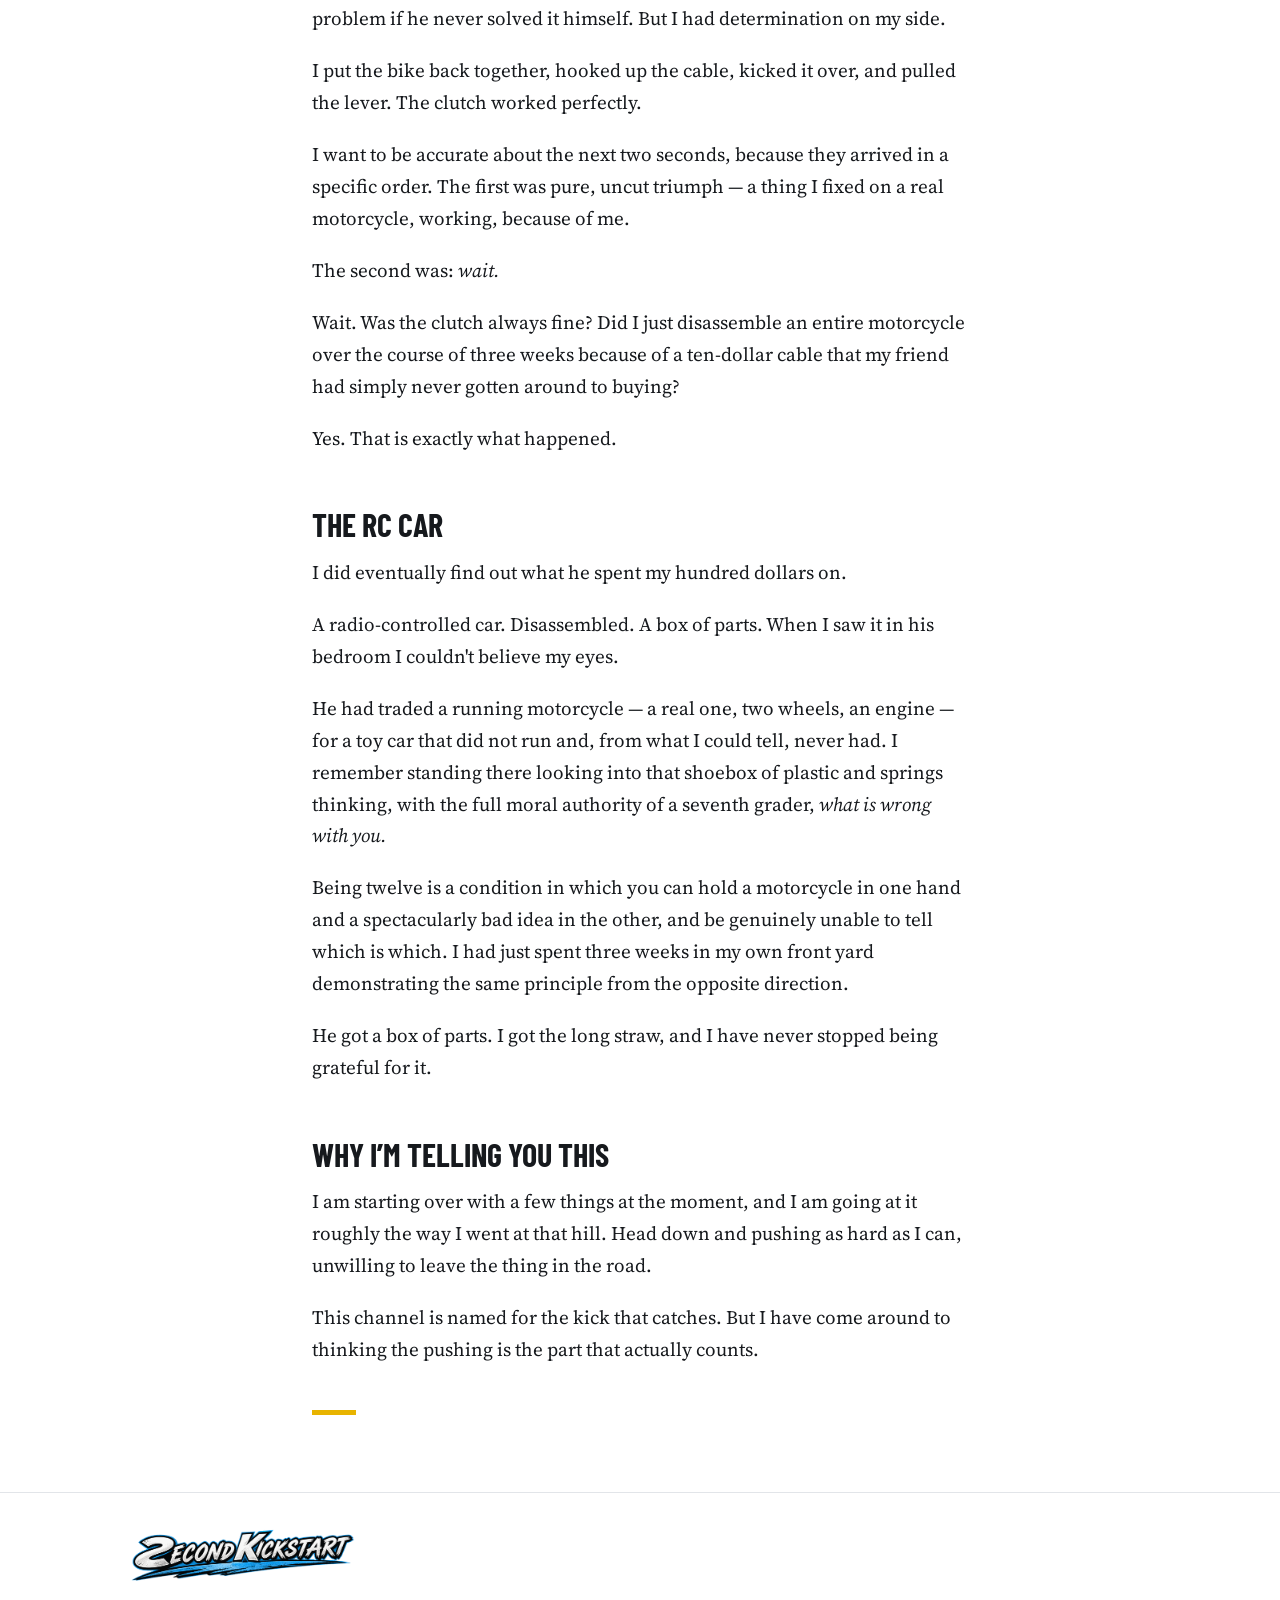
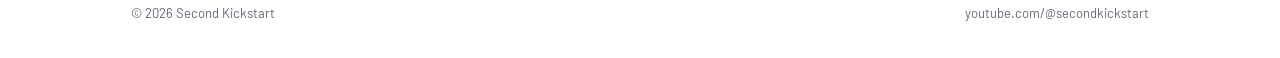
==== commit 294c0dd9: "Updated all graphics and text, YZ story" ====
--- a/stories/first-bike.html
+++ b/stories/first-bike.html
@@ -6,6 +6,9 @@
 <title>A Hundred Dollars of Lawn-Mowing Money — Second Kickstart</title>
 <meta name="description" content="I was twelve, the bike was a Yamaha YZ100F, and I bought it without telling my parents. What should have been the best ride of my life turned into a long push uphill &mdash; and then three weeks of taking the thing apart.">
 <link rel="canonical" href="https://secondkickstart.com/stories/first-bike.html">
+<link rel="icon" href="../img/favicon-32.png" sizes="32x32" type="image/png">
+<link rel="icon" href="../img/favicon-16.png" sizes="16x16" type="image/png">
+<link rel="apple-touch-icon" href="../img/apple-touch-icon.png">
 
 <meta property="og:type" content="article">
 <meta property="og:site_name" content="Second Kickstart">
@@ -87,12 +90,12 @@
 
 <header class="topbar">
   <div class="inner">
-    <a class="wordmark" href="../index.html"><span class="logoslot">LOGO</span>Second Kickstart</a>
+    <a class="wordmark" href="../index.html" aria-label="Second Kickstart"><img src="../img/logo-sk.png" alt="" class="logomark" width="253" height="96"><span class="wordtext">Second Kickstart</span></a>
     <nav class="nav">
       <a href="../index.html#prod">Reviews</a>
       <a href="../index.html#why">Why the name</a>
+      <a href="../index.html#about">About</a>
       <a href="../index.html#stories">Stories</a>
-      <a href="../index.html#about">About</a>
       <a href="../index.html#press">Press</a>
       <a class="ytbtn" href="https://www.youtube.com/@secondkickstart" rel="noopener"><svg viewBox="0 0 24 24" aria-hidden="true"><path d="M23.5 6.2a3 3 0 0 0-2.1-2.1C19.5 3.6 12 3.6 12 3.6s-7.5 0-9.4.5A3 3 0 0 0 .5 6.2C0 8.1 0 12 0 12s0 3.9.5 5.8a3 3 0 0 0 2.1 2.1c1.9.5 9.4.5 9.4.5s7.5 0 9.4-.5a3 3 0 0 0 2.1-2.1c.5-1.9.5-5.8.5-5.8s0-3.9-.5-5.8zM9.5 15.6V8.4l6.3 3.6-6.3 3.6z"/></svg>Watch</a>
     </nav>
@@ -103,7 +106,6 @@
 
   <div class="artwrap arthead">
     <a class="crumb" href="../index.html#stories">&larr; Stories</a>
-    <p class="eyebrow">Origin</p>
     <h1>A hundred dollars of lawn-mowing money</h1>
     <p class="standfirst">I was twelve, the bike was a Yamaha YZ100F, and I bought it from a kid across town without telling my parents. There was a spark plug wire involved, and a ten-dollar cable, and three weeks I did not need to spend.</p>
     <p class="byline">
@@ -111,106 +113,88 @@
       <span class="dot">&middot;</span>
       <span>Origin</span>
       <span class="dot">&middot;</span>
-      <span>8 minute read</span>
+      <span>6 minute read</span>
     </p>
   </div>
 
   <div class="artwrap">
     <figure class="artfig">
       <img src="../img/brandon-yz100f.jpg" alt="Brandon at twelve, arms folded, standing beside a yellow and black Yamaha YZ100F on a lawn.">
-      <figcaption>The bike, and the twelve-year-old who pushed it home. Braces, a mullet, and a hundred dollars of lawn money already spent.</figcaption>
+      <figcaption>The bike, and the twelve-year-old who pushed it home. Braces, a mullet, and a hundred dollars of lawn money happily spent.</figcaption>
     </figure>
   </div>
 
   <div class="artwrap body">
 
-    <p class="lede">I bought my first motorcycle at twelve years old. A Yamaha YZ100F, a hundred dollars, from a kid across town who had outgrown it. I paid in cash I had made cutting grass all summer, in bills that had been folded and counted and folded again so many times they had gone soft as cloth.</p>
-
-    <p>My parents did not know. My parents would not have approved. I had considered this at some length and concluded that I did not care.</p>
-
-    <h2>The waiting was the longest part</h2>
-
-    <p>Before there was a bike there were the magazines. <em>Dirt Bike</em> and <em>Dirt Rider</em>, every issue, bought with the same lawn money and read until the staples let go. I knew machines I would never sit on the way other kids knew batting averages. I could have told you what a works pipe did for a two-stroke powerband. I could not have told you what a fuel shutoff valve did, which turns out to be the load-bearing detail of this story.</p>
-
-    <p>That went on for years. Not months &mdash; years, in a state of patient, total wanting. School happened somewhere in the background. The bike was the foreground, and it did not exist yet.</p>
-
-    <p>So when a friend mentioned that somebody across town had a YZ100F he wanted a hundred dollars for, it was not really a decision. It was more like a door opening in a wall I had been staring at for a very long time.</p>
+    <p class="lede">I bought my first motorcycle at twelve years old. A Yamaha YZ100F, a hundred dollars, from a kid across town who had somehow grown bored of it. I paid in cash I had made cutting grass all summer, in bills that had been folded and counted and folded again so many times they had gone soft as cloth.</p>
+
+    <p>My parents did not know. My mother would definitely not have approved. I had considered this at some length and concluded that I did not care. I would probably be grounded for a decade or longer, but I would be a grounded kid with a motorcycle and that was a big improvement from where I was.</p>
+
+    <p>You see, before there was a bike, there were the magazines. <em>Dirt Bike</em> and <em>Dirt Rider</em>, every issue, bought with the same lawn money and read until the staples let go. I knew machines I would never sit on the way other kids knew batting averages. Yet little details such as fuel shutoff switches received very little attention in such magazines. More on that soon.</p>
+
+    <p>My obsession dragged on for years, much to my mother's chagrin. Her obsession with safety and the absolute exclusion of all things fun in my life was nearly equal to my own obsession with dirt bikes.</p>
+
+    <p>Finally a school friend offered to take me with him to the local trails. This was the eighties, and we had room to roam &mdash; nothing official, nothing posted, just a forest full of well ridden trails and unicorns, or so I assumed. I remember every detail of that day, including the far from safe and far from legal ride across town, the fillup with leaded fuel on pocket change, and the careful addition of oil from a slim necked plastic bottle he kept in his coat pocket.</p>
 
     <h2>&ldquo;Here, hold this&rdquo;</h2>
 
-    <p>Before any money changed hands, the kid took me out to the trails to show me what I would be getting. This was the eighties, and we had room to roam &mdash; nothing official, nothing posted, just a lot of dirt that nobody had gotten around to caring about yet.</p>
-
-    <p>The bike would not start. He kicked it a dozen times, swore at it with real fluency for someone that age, and then stopped, pulled the spark plug wire off the plug, and held it out to me.</p>
+    <p>We get to the trailhead and the bike won't start. Kick after kick, my dreams were being crushed. I prayed while he swore at it with impressive fluency. Finally he stopped, pulled the spark plug wire and held it out to me.</p>
 
     <p>&ldquo;Here, hold this.&rdquo;</p>
 
-    <p>I held it. He kicked.</p>
-
-    <p>I have since learned that the magneto on a small two-stroke puts out something in the tens of thousands of volts at almost no current, which is the entire reason this qualifies as a diagnostic procedure rather than an assault. At twelve I had no framework for any of that. What I had was a jolt that started in my hand, went up through both shoulders, and left somewhere around my back teeth.</p>
+    <p>I held it. He kicked. I have since learned that the magneto on a small two-stroke puts out something in the tens of thousands of volts. An effective but sadistic diagnostic procedure. I felt it from my palm to my teeth and everywhere in between.</p>
 
     <p>He took the wire back and nodded, satisfied.</p>
 
     <p>&ldquo;Okay. Magneto&rsquo;s fine.&rdquo;</p>
 
-    <p>It was a fouled plug. He knew that before he handed me the wire, I am fairly sure. He knew a startling amount about that motorcycle, in the specific way that kids who have to fix their own things know things &mdash; no theory, no manual, just a working map of every part of it that had ever failed. What he did not appear to have, ever, was a dollar to spend on it. The bike showed it.</p>
-
-    <p>The clutch, for example, did not work. Not &ldquo;felt a little grabby.&rdquo; Did not work. Changing gear meant matching engine speed to road speed by ear and feel and moving the lever at exactly the right moment, and finding neutral was less a gear selection than a negotiation. Getting under way at all involved a procedure I would not dignify by calling it a technique.</p>
-
-    <p>I rode it around those trails for twenty minutes. I wanted it more than I have wanted anything since.</p>
+    <p>It was a fouled plug. A quick rub with sandpaper from the tool pouch, and we were in business. I rode on the back as we bounced around the trails and had the time of our lives. At least I did. The bike needed some special techniques, it had no torque and no working clutch, so we had to get it moving before kicking into gear, then I would race to hop on before it stalled. It was amazing.</p>
+
+    <p>Not long after he said he was thinking of selling the bike, and I jumped at the chance. I couldn't believe a kid my age would GET RID of a bike, but his loss was my gain. We negotiated $100, everything I had.</p>
 
     <h2>The handover</h2>
 
-    <p>It is hard to explain what it feels like at twelve to hand over money you earned yourself for a thing you have wanted that badly. Excited does not cover it. I was excited and I was also quietly terrified, which I now recognize as the correct response to finally getting what you want.</p>
-
-    <p>The kid took my soft handful of bills and went inside.</p>
-
-    <p>I had a few miles to get home and a motorcycle to do it on. A motorcycle with no clutch, which I knew about, and one other problem, which I did not.</p>
+    <p>The kid took my soft handful of bills and said he'd see me at school Monday. I had a few miles to get home, but now a motorcycle to do it on. Already familiar with the clutch technique, I was off.</p>
 
     <h2>It ran beautifully for about a quarter mile</h2>
 
     <p>Then it started to stumble. Then it surged, stumbled again, caught, and went quiet, and I was standing at the side of the road holding up a motorcycle that no longer worked, with no idea why.</p>
 
-    <p>Here is what had happened, though it would be a while before I understood it. The previous owner had turned the fuel off at the petcock &mdash; which is exactly what you do when a bike is going to sit, and the single most responsible thing he did in the entire transaction. That left whatever was already in the float bowl. The float bowl held about a quarter mile.</p>
-
-    <p>Fifteen seconds and one small lever would have fixed it. Nobody had told me that lever existed. It had never once appeared in a magazine.</p>
+    <p>He had shut off the petcock, probably the responsible thing to do, but that possibility never crossed my mind because the bike was running just fine up until then, obviously fuel wasn't the problem. Plus there was plenty still left in the tank. I know now that the float bowl holds about a quarter mile.</p>
 
     <h2>The push</h2>
 
     <p>So I pushed it home.</p>
 
-    <p>A YZ100F is not a heavy motorcycle. It is an extremely heavy thing-a-twelve-year-old-pushes-up-a-hill. The route out had been pleasantly downhill, which should have told me something about the route back and did not.</p>
-
-    <p>I was a scrawny kid at that age. Athletic, but assembled mostly out of coat hangers. That push must have left me sore for days. I have no memory whatsoever of being sore, because I had a motorcycle in my garage, and there is no channel anywhere in a twelve-year-old&rsquo;s nervous system reserved for reporting that kind of information.</p>
-
-    <p>I remember being furious for about the first mile. I remember the fury burning off somewhere in the second and leaving behind something flatter and more stubborn. I remember not once considering leaving the bike where it stood, not seriously, not for a second &mdash; it had cost me an entire summer of somebody else&rsquo;s lawns.</p>
-
-    <p>And I remember thinking about those magazines, and noticing for the first time that in all those hundreds of photographs, nobody was ever pushing.</p>
+    <p>A YZ100F is not a heavy motorcycle on its own. It is an extremely heavy thing-a-twelve-year-old-pushes-up-a-hill. I was a scrawny kid, athletic, but assembled out of coat hangers. That push must have left me sore for days. I have no memory whatsoever of being sore, because I had a motorcycle in my garage.</p>
 
     <p>The best day of my life turned into a long afternoon of work. I got it home anyway.</p>
 
     <h2>Then I took the whole thing apart</h2>
 
+    <p>I'll skip over the part where I was in big trouble, and my mother cried, and my father tried to reason with her ("He already paid the kid honey..."). Ultimately my mother typed out a long list of "motorcycle rules" which curiously included "NO RACING SQUIRRELS", and life moved on.</p>
+
     <p>The clutch was the first order of business. It was the thing I knew was broken, and it was now my broken thing, which made it the best problem I had ever had.</p>
 
-    <p>I had no idea how a clutch worked. I had no manual, no tools worth the name, and no adult I could ask without disclosing that I owned a motorcycle. So I did the only thing available to me: I started removing parts until I found it.</p>
-
-    <p>Half that bike spent the better part of a week on the front lawn. Fasteners went into coffee cans in an organizational scheme I would describe as optimistic. I was filthy and completely, idiotically happy.</p>
-
-    <p>Eventually I got inside the engine case, and there it was &mdash; the clutch pack, and the push lever that works it. I moved that lever back and forth with my thumb and watched the plates pull apart and squeeze together, apart and together, doing the exact thing that the lever on the handlebar was supposed to make them do. I had never seen the inside of a machine do the thing the machine does. I am not sure I can convey what that did to me. I suspect I have been chasing it ever since.</p>
-
-    <p>The plates looked fine. The basket looked fine. The lever moved exactly the way it was supposed to move.</p>
+    <p>I had no idea how a clutch worked. I had no manual, no tools of my own, and no adult I could ask without disclosing that I owned a motorcycle. So I did the only thing available to me: I started removing parts until I found it.</p>
+
+    <p>Half that bike spent the better part of a week on the front lawn. Fasteners went into coffee cans in an organizational scheme I would describe as optimistic. I was filthy and idiotically happy.</p>
+
+    <p>Eventually I got inside the engine case, and there it was &mdash; the clutch pack, and the push lever that works it. I moved that lever back and forth with my thumb and watched the plates pull apart and squeeze together, apart and together, doing the exact thing that the lever on the handlebar was supposed to make them do.</p>
+
+    <p>The plates looked fine to my untrained eye. The basket looked fine. The lever moved exactly the way it was supposed to move.</p>
 
     <p>Which left me precisely where I had started, minus one motorcycle, which was now in pieces on the grass.</p>
 
-    <p>So I spent ten dollars on a new clutch cable, on the sophisticated engineering theory that it was the only part of the system I had not yet stared at. It came in the mail. I put the bike back together. I hooked up the cable, kicked it over, and pulled the lever.</p>
-
-    <p>The clutch worked perfectly.</p>
-
-    <p>I want to be accurate about the next two seconds, because they arrived in a specific order. The first was pure, uncut triumph &mdash; the best feeling I had ever had, a thing I fixed, working, because of me.</p>
+    <p>So I spent ten dollars on a new clutch cable from the local bike shop, hoping to get to the bottom of why this sophisticated piece of engineering was failing me, and obviously the boy I bought it from. This must be a very tricky problem if he never solved it himself. But I had determination on my side.</p>
+   
+    <p>I put the bike back together, hooked up the cable, kicked it over, and pulled the lever. The clutch worked perfectly.</p>
+
+    <p>I want to be accurate about the next two seconds, because they arrived in a specific order. The first was pure, uncut triumph &mdash; a thing I fixed on a real motorcycle, working, because of me.</p>
 
     <p>The second was: <em>wait.</em></p>
 
-    <p>Wait. Was the clutch always fine? Did I just disassemble an entire motorcycle in my front yard, over the course of three weeks, because of a ten-dollar cable that the previous owner had simply never gotten around to buying?</p>
+    <p>Wait. Was the clutch always fine? Did I just disassemble an entire motorcycle over the course of three weeks because of a ten-dollar cable that my friend had simply never gotten around to buying?</p>
 
     <p>Yes. That is exactly what happened.</p>
 
@@ -218,35 +202,17 @@
 
     <p>I did eventually find out what he spent my hundred dollars on.</p>
 
-    <p>A radio-controlled car. Disassembled. A box of parts.</p>
-
-    <p>He had traded a running motorcycle &mdash; a real one, two wheels, an engine, noise &mdash; for a toy car that did not run and, from what I could see of it, never had. I remember standing there looking into that shoebox of plastic and thinking, with the full moral authority of a seventh grader, <em>what is wrong with you.</em></p>
-
-    <p>I have softened on him since. Some. The truth is we were both twelve, and being twelve is a condition in which you can hold a motorcycle in one hand and a spectacularly bad idea in the other and be genuinely unable to tell which is which. I had just spent three weeks in my own front yard demonstrating the same principle from the opposite direction.</p>
+    <p>A radio-controlled car. Disassembled. A box of parts. When I saw it in his bedroom I couldn't believe my eyes.</p>
+
+    <p>He had traded a running motorcycle &mdash; a real one, two wheels, an engine &mdash; for a toy car that did not run and, from what I could tell, never had. I remember standing there looking into that shoebox of plastic and springs thinking, with the full moral authority of a seventh grader, <em>what is wrong with you.</em></p>
+
+    <p>Being twelve is a condition in which you can hold a motorcycle in one hand and a spectacularly bad idea in the other, and be genuinely unable to tell which is which. I had just spent three weeks in my own front yard demonstrating the same principle from the opposite direction.</p>
 
     <p>He got a box of parts. I got the long straw, and I have never stopped being grateful for it.</p>
 
-    <p class="pullquote">Motorcycles have never once given me what I expected in the way I expected it. I have never stopped wanting them.</p>
-
     <h2>Why I&rsquo;m telling you this</h2>
 
-    <p>That summer did not put me off motorcycles even slightly. It has never once occurred to me that it should have.</p>
-
-    <p>Two things did come out of it that I have never really put down.</p>
-
-    <p>The first is that the thing standing between you and the ride is almost never the hard thing. It is the small thing nobody mentioned. A petcock. A ten-dollar cable. Between those two items I lost three weeks and several miles of uphill pushing, and neither one was difficult &mdash; they were just invisible to me, and nobody had any reason to point at them.</p>
-
-    <p class="pullquote">What stops you is rarely the hard thing. It&rsquo;s the small thing nobody mentioned.</p>
-
-    <p>The second is that other people&rsquo;s carelessness becomes yours the moment you take delivery. Nobody hands over a machine with a list of what they let slide. You inherit all of it at once, and you find out one item at a time, usually at the side of a road.</p>
-
-    <p>Which is, more or less, what a review is for. Not the horsepower figure &mdash; you can get that anywhere. The list of small invisible things that will be standing between you and the ride, eighteen months from now, when the shine is off and you are a long way from a dealer.</p>
-
-    <p>Bikes break at inconvenient times. They are hot and loud and expensive and the weather is usually not on your side. The wanting does not go anywhere. If anything the wanting seems to be made partly out of the trouble.</p>
-
-    <p>Years later I would learn that a kick-start bike mostly does not catch on the first kick, that this is normal, and that it is the second kick that tells you what sort of day you are about to have. I didn&rsquo;t know that yet either. At twelve I only knew that I had a motorcycle &mdash; eventually, after the pushing, and the disassembly, and the cable.</p>
-
-    <p>I am starting over with a few things at the moment, and I notice I am going at it roughly the way I went at that hill. Head down. Not especially graceful. Unwilling to leave the thing in the road.</p>
+    <p>I am starting over with a few things at the moment, and I am going at it roughly the way I went at that hill. Head down and pushing as hard as I can, unwilling to leave the thing in the road.</p>
 
     <p>This channel is named for the kick that catches. But I have come around to thinking the pushing is the part that actually counts.</p>
 
@@ -255,19 +221,14 @@
 
 </article>
 
-<section class="nextup">
-  <div class="artwrap">
-    <p class="eyebrow">Next</p>
-    <h3>Two ranked comparisons, in production now</h3>
-    <p>Top 10 Adventure Bikes and Top 10 Dual-Sport Bikes &mdash; judged on what a machine is like to own, not what it's like for one afternoon at a press launch.</p>
-    <a class="ytbtn" href="https://www.youtube.com/@secondkickstart" rel="noopener"><svg viewBox="0 0 24 24" aria-hidden="true"><path d="M23.5 6.2a3 3 0 0 0-2.1-2.1C19.5 3.6 12 3.6 12 3.6s-7.5 0-9.4.5A3 3 0 0 0 .5 6.2C0 8.1 0 12 0 12s0 3.9.5 5.8a3 3 0 0 0 2.1 2.1c1.9.5 9.4.5 9.4.5s7.5 0 9.4-.5a3 3 0 0 0 2.1-2.1c.5-1.9.5-5.8.5-5.8s0-3.9-.5-5.8zM9.5 15.6V8.4l6.3 3.6-6.3 3.6z"/></svg>Subscribe on YouTube</a>
-  </div>
-</section>
 
 <footer class="foot">
   <div class="inner">
+    <img src="../img/logo-wordmark.png" alt="Second Kickstart" class="footmark" width="560" height="141">
+    <div class="footrow">
     <span>&copy; <span id="yr">2026</span> Second Kickstart</span>
     <span><a href="https://www.youtube.com/@secondkickstart" rel="noopener">youtube.com/@secondkickstart</a></span>
+    </div>
   </div>
 </footer>
 
--- a/css/site.css
+++ b/css/site.css
@@ -11,8 +11,8 @@
   --ink:#16191D;
   --muted:#626A74;
   --rule:#E2E5E9;
-  --accent:#17497E;
-  --accent-deep:#123A66;
+  --accent:#0067A7;        /* sampled from the dark end of the logo blue */
+  --accent-deep:#00527F;
   --hivis:#E8B400;
   --night:#14181C;
 
@@ -52,22 +52,25 @@
   font-size:23px; line-height:1; letter-spacing:.015em; text-decoration:none;
   display:flex; align-items:center; gap:10px;
 }
-/* Swap for <img src="/img/logo.svg" alt="" width="30" height="30"> once a logo exists */
-.logoslot{
-  width:30px; height:30px; flex:none; border:1.5px dashed currentColor;
-  opacity:.45; border-radius:3px; display:grid; place-items:center;
-  font-family:var(--ui); font-size:7.5px; font-weight:600; letter-spacing:.06em;
+/* Brand mark. Transparent PNG, so it sits on light or dark without a plate. */
+.logomark{height:31px; width:auto; flex:none; display:block}
+/* On a phone the mark stands alone — that is what the short form is for.
+   The link keeps its name via aria-label, so nothing is lost to a screen
+   reader when the type is hidden. */
+@media (max-width:600px){
+  .wordtext{display:none}
+  .logomark{height:33px}
 }
 .nav{display:flex; gap:26px; margin-left:auto; align-items:center}
 .nav a{font-family:var(--ui); font-size:14px; font-weight:500; text-decoration:none; color:var(--muted); white-space:nowrap}
 .nav a:hover{color:var(--ink)}
-.ytbtn{
+a.ytbtn{
   font-family:var(--ui); font-size:13.5px; font-weight:700; text-decoration:none;
   background:var(--accent); color:#fff; padding:10px 17px; white-space:nowrap;
   display:inline-flex; align-items:center; gap:8px; border-radius:2px;
 }
-.ytbtn:hover{background:var(--accent-deep)}
-.ytbtn svg{width:15px; height:15px; fill:currentColor; flex:none}
+a.ytbtn:hover{background:var(--accent-deep)}
+a.ytbtn svg{width:15px; height:15px; fill:currentColor; flex:none}
 @media (max-width:860px){ .nav a:not(.ytbtn){display:none} }
 
 /* ---------- photo slots ----------
@@ -101,8 +104,9 @@
 .sechead .note{font-family:var(--ui); font-size:13.5px; color:var(--muted)}
 
 /* ---------- footer ---------- */
-.foot{padding-block:30px; border-top:1px solid var(--rule); padding-bottom:calc(30px + env(safe-area-inset-bottom,0px))}
-.foot .inner{display:flex; justify-content:space-between; gap:12px 28px; flex-wrap:wrap; font-family:var(--ui); font-size:13px; color:var(--muted)}
+.foot{padding-block:34px; border-top:1px solid var(--rule); padding-bottom:calc(34px + env(safe-area-inset-bottom,0px))}
+.footmark{width:clamp(168px,21vw,224px); height:auto; margin-bottom:20px}
+.footrow{display:flex; justify-content:space-between; gap:12px 28px; flex-wrap:wrap; font-family:var(--ui); font-size:13px; color:var(--muted)}
 .foot a{text-decoration:none}
 .foot a:hover{color:var(--ink)}
 
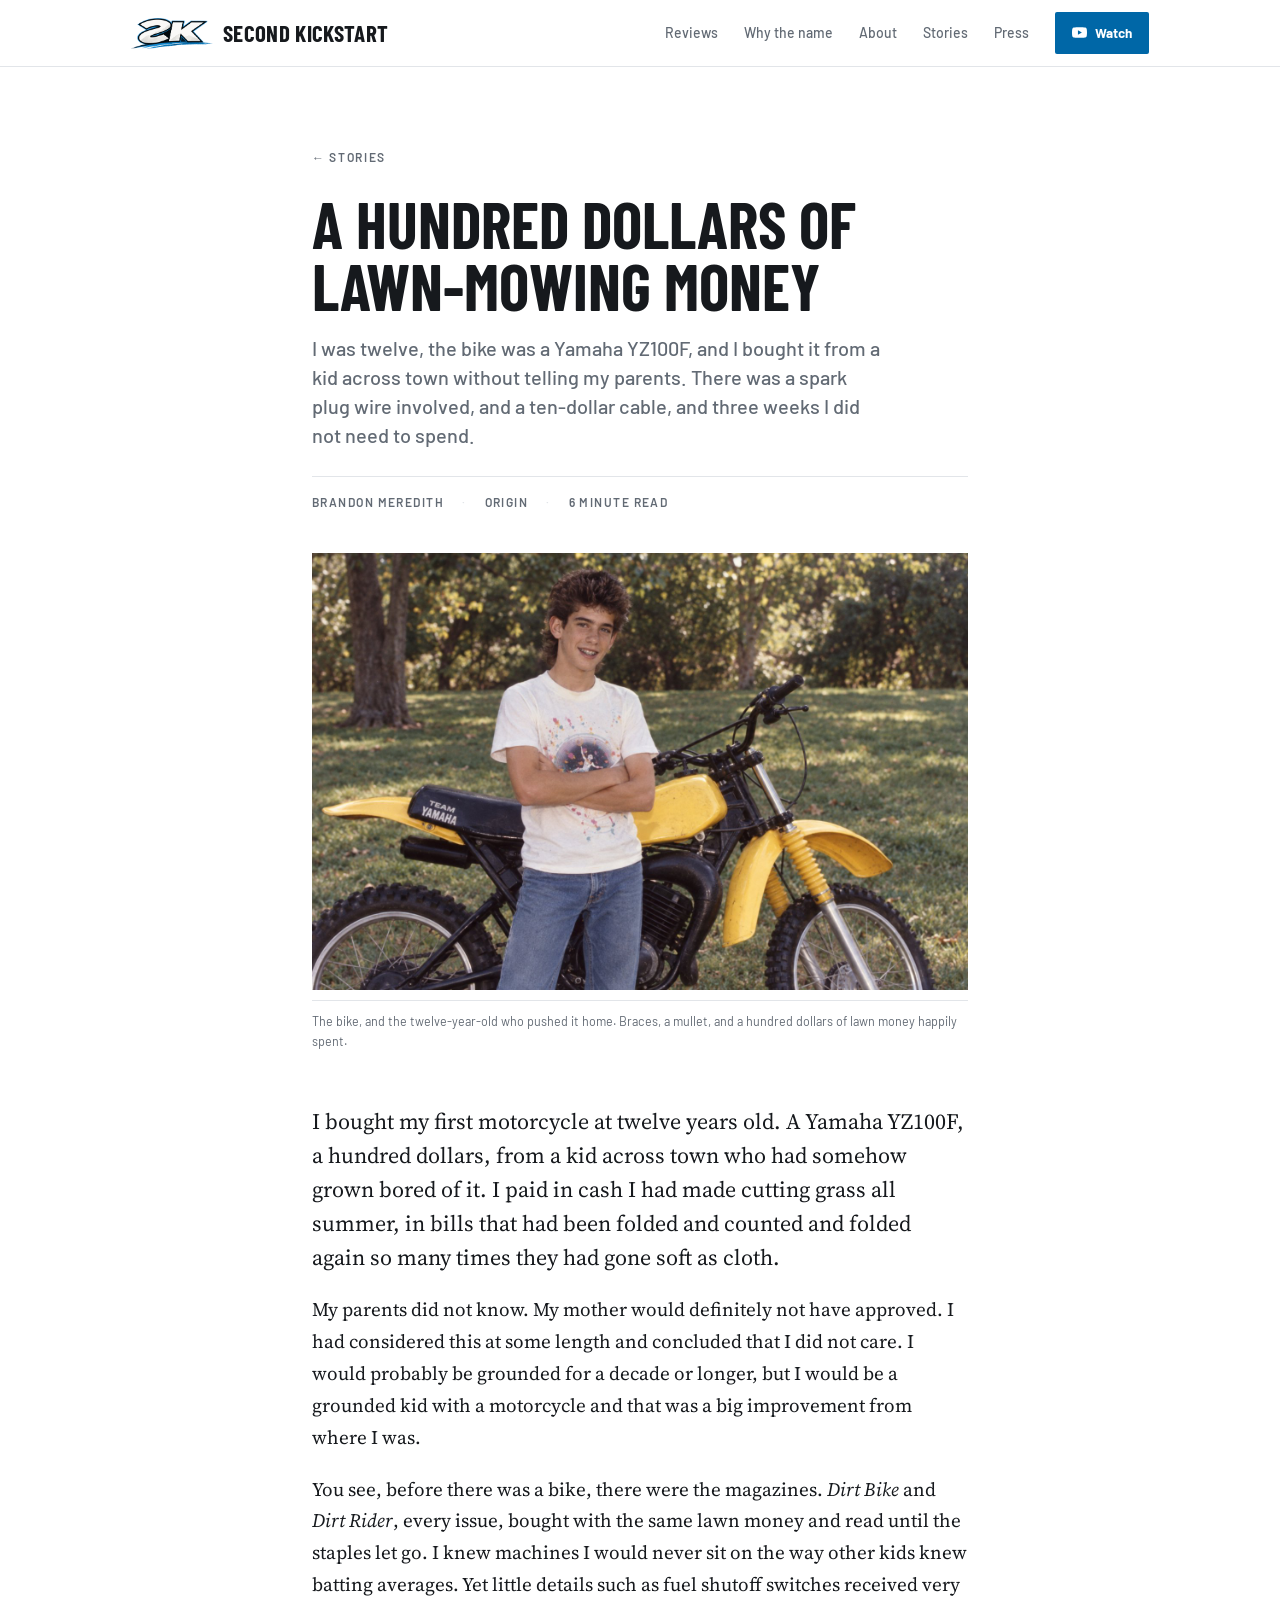
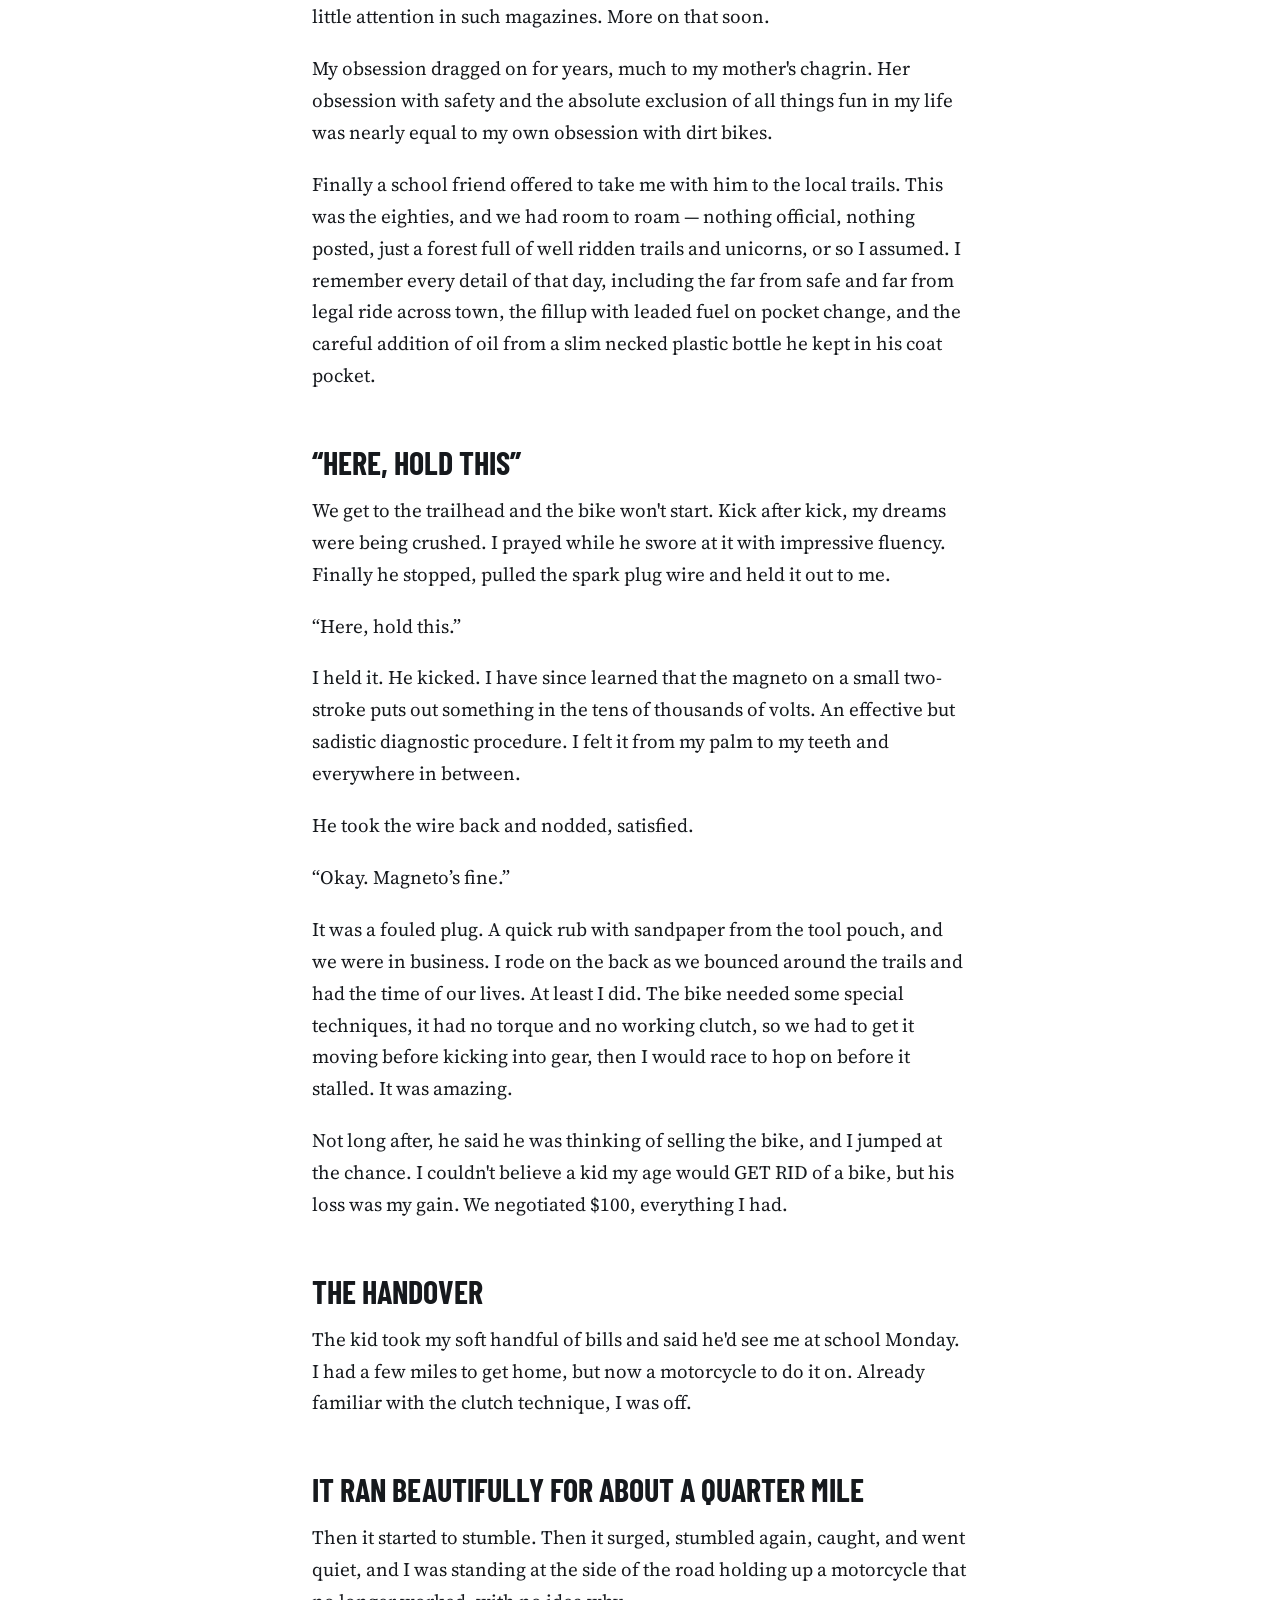
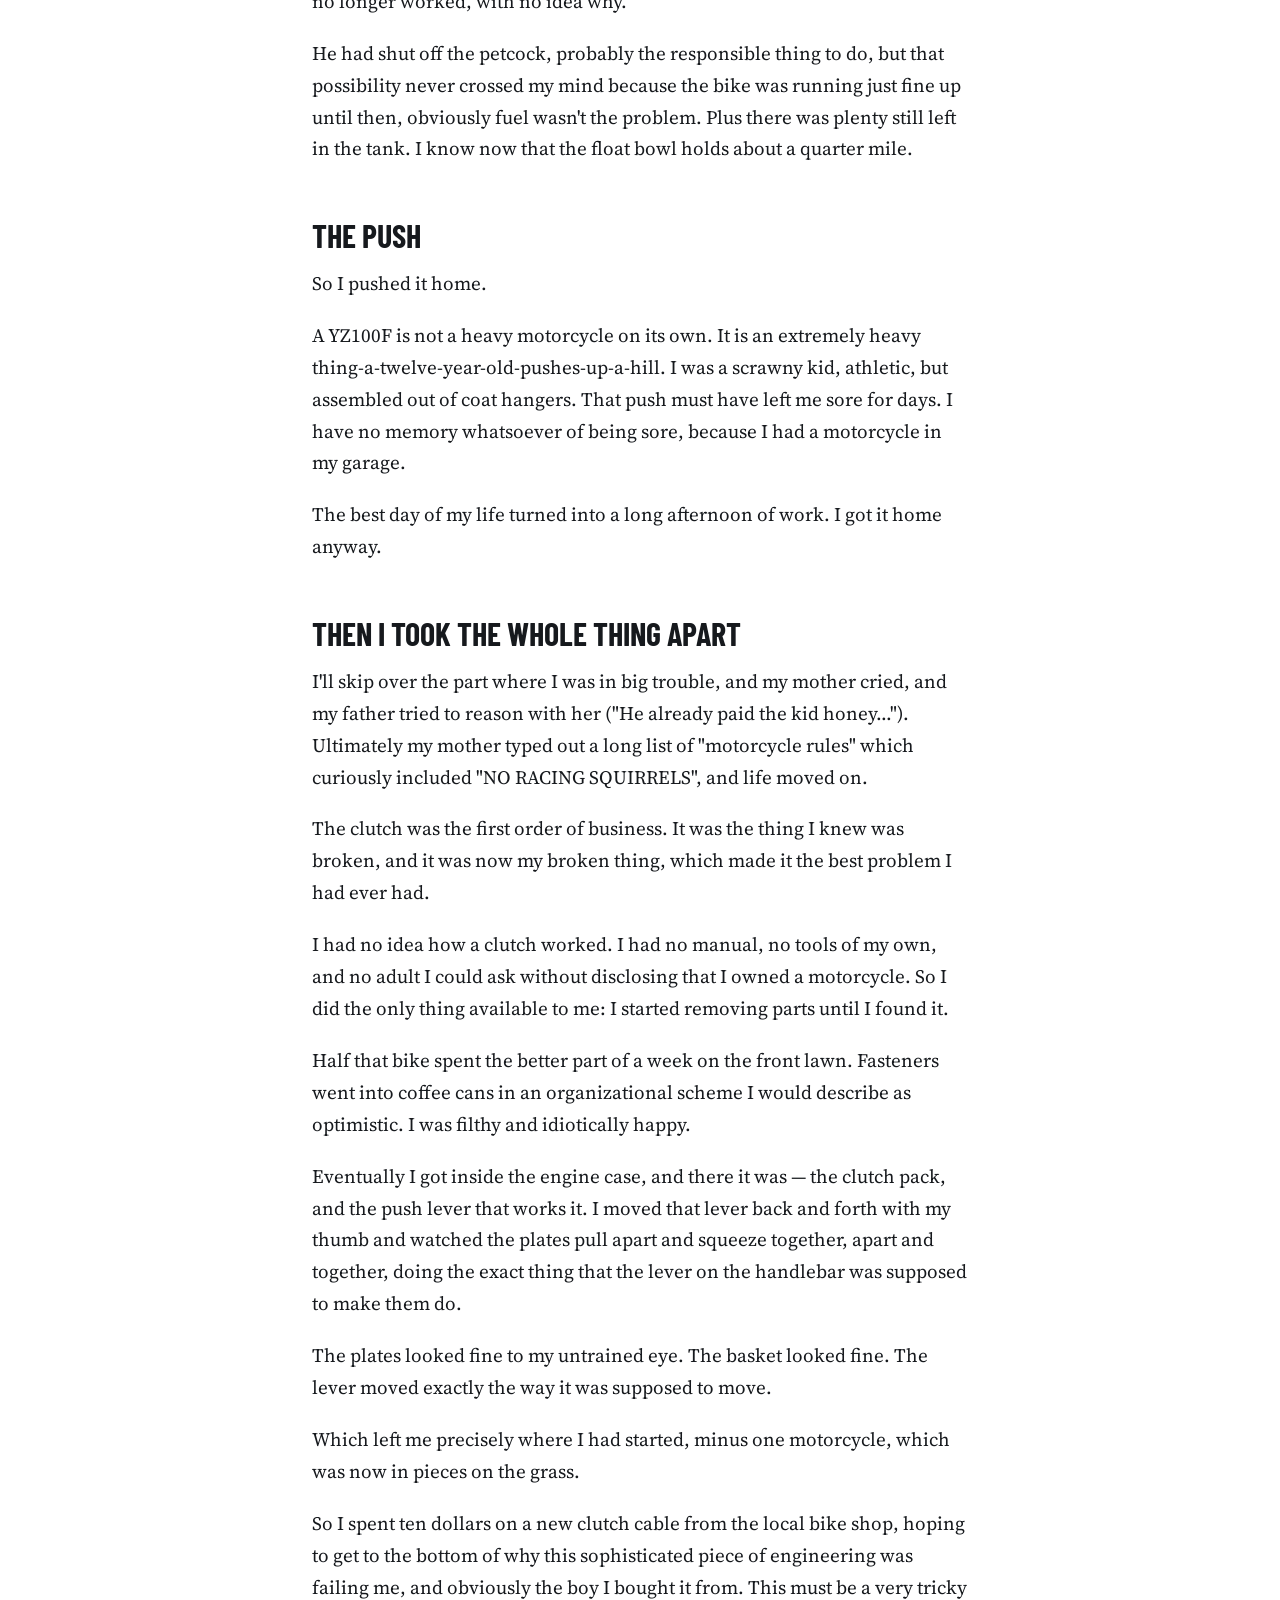
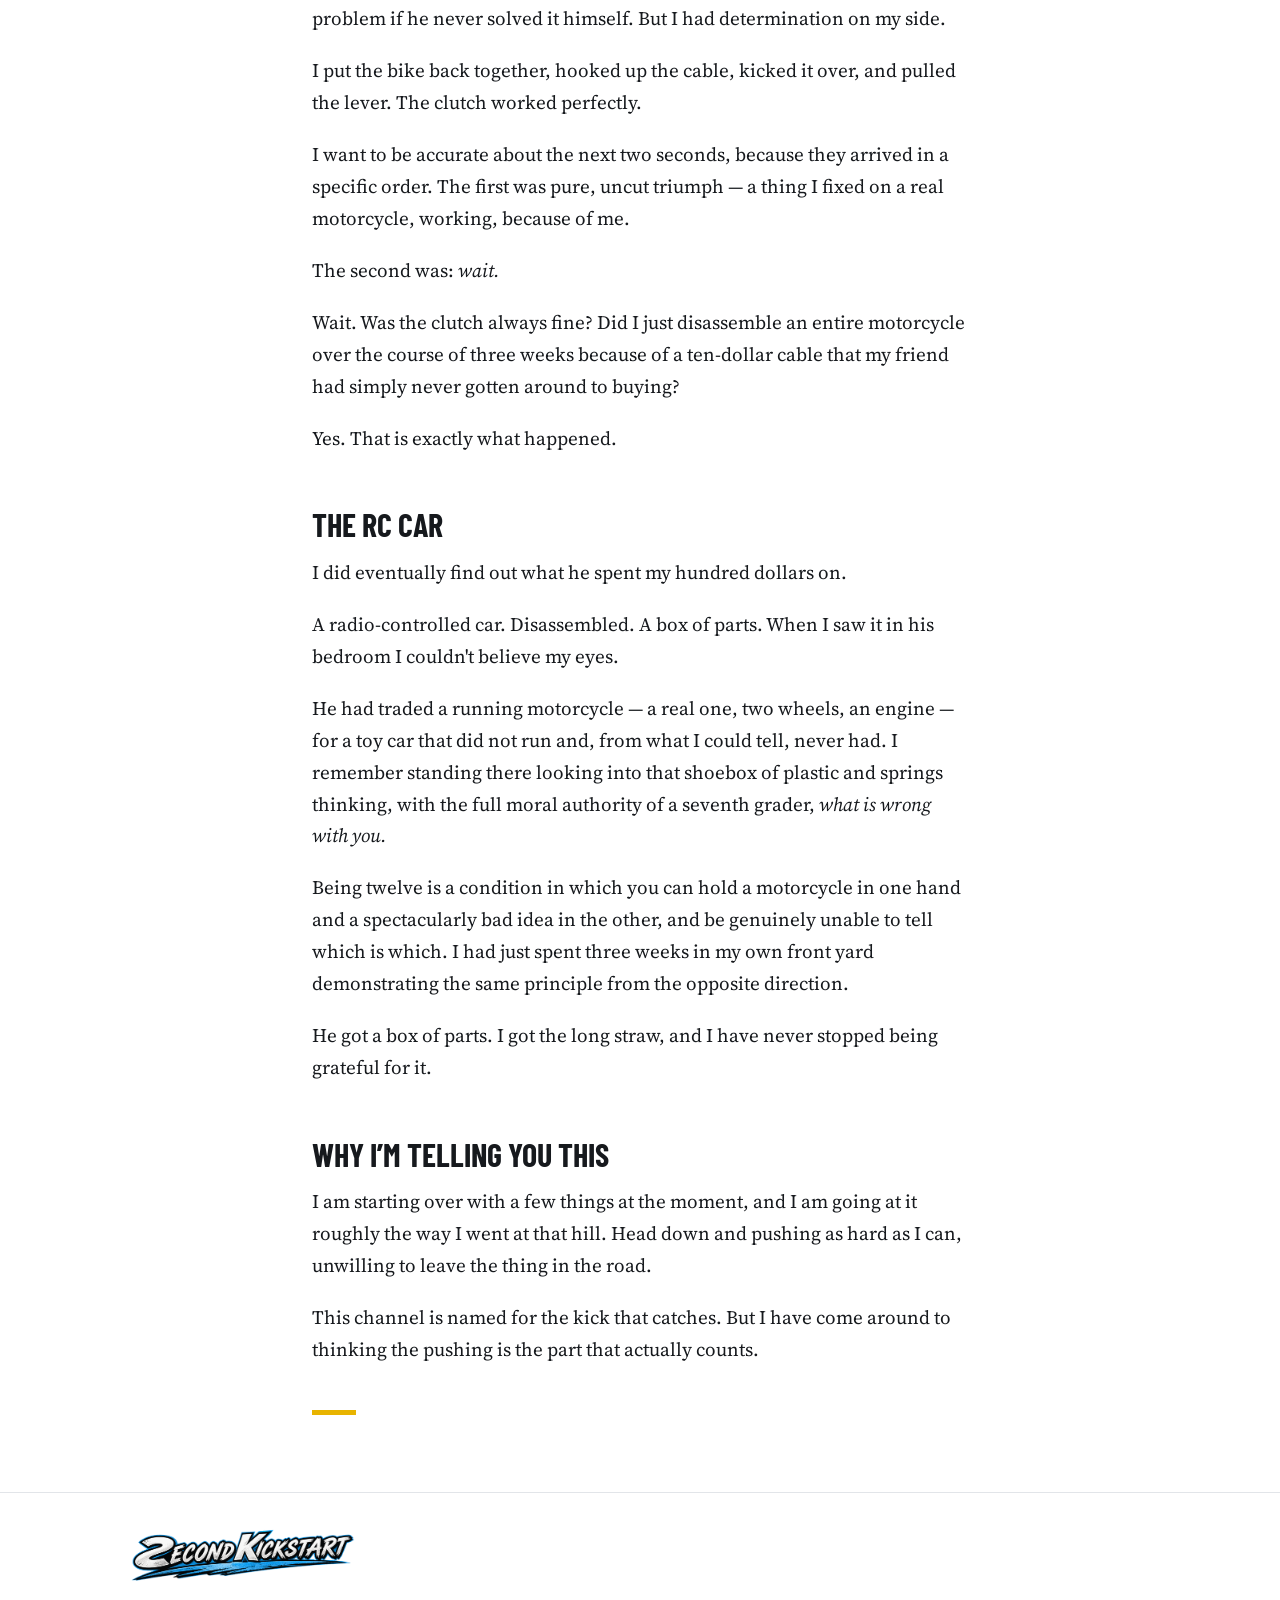
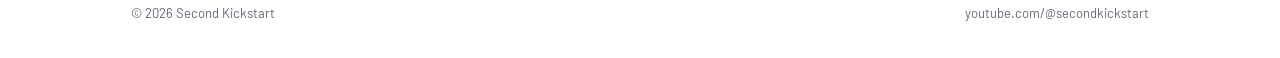
==== commit b37ffc34: "Update first-bike.html" ====
--- a/stories/first-bike.html
+++ b/stories/first-bike.html
@@ -150,7 +150,7 @@
 
     <p>It was a fouled plug. A quick rub with sandpaper from the tool pouch, and we were in business. I rode on the back as we bounced around the trails and had the time of our lives. At least I did. The bike needed some special techniques, it had no torque and no working clutch, so we had to get it moving before kicking into gear, then I would race to hop on before it stalled. It was amazing.</p>
 
-    <p>Not long after he said he was thinking of selling the bike, and I jumped at the chance. I couldn't believe a kid my age would GET RID of a bike, but his loss was my gain. We negotiated $100, everything I had.</p>
+    <p>Not long after, he said he was thinking of selling the bike, and I jumped at the chance. I couldn't believe a kid my age would GET RID of a bike, but his loss was my gain. We negotiated $100, everything I had.</p>
 
     <h2>The handover</h2>
 
